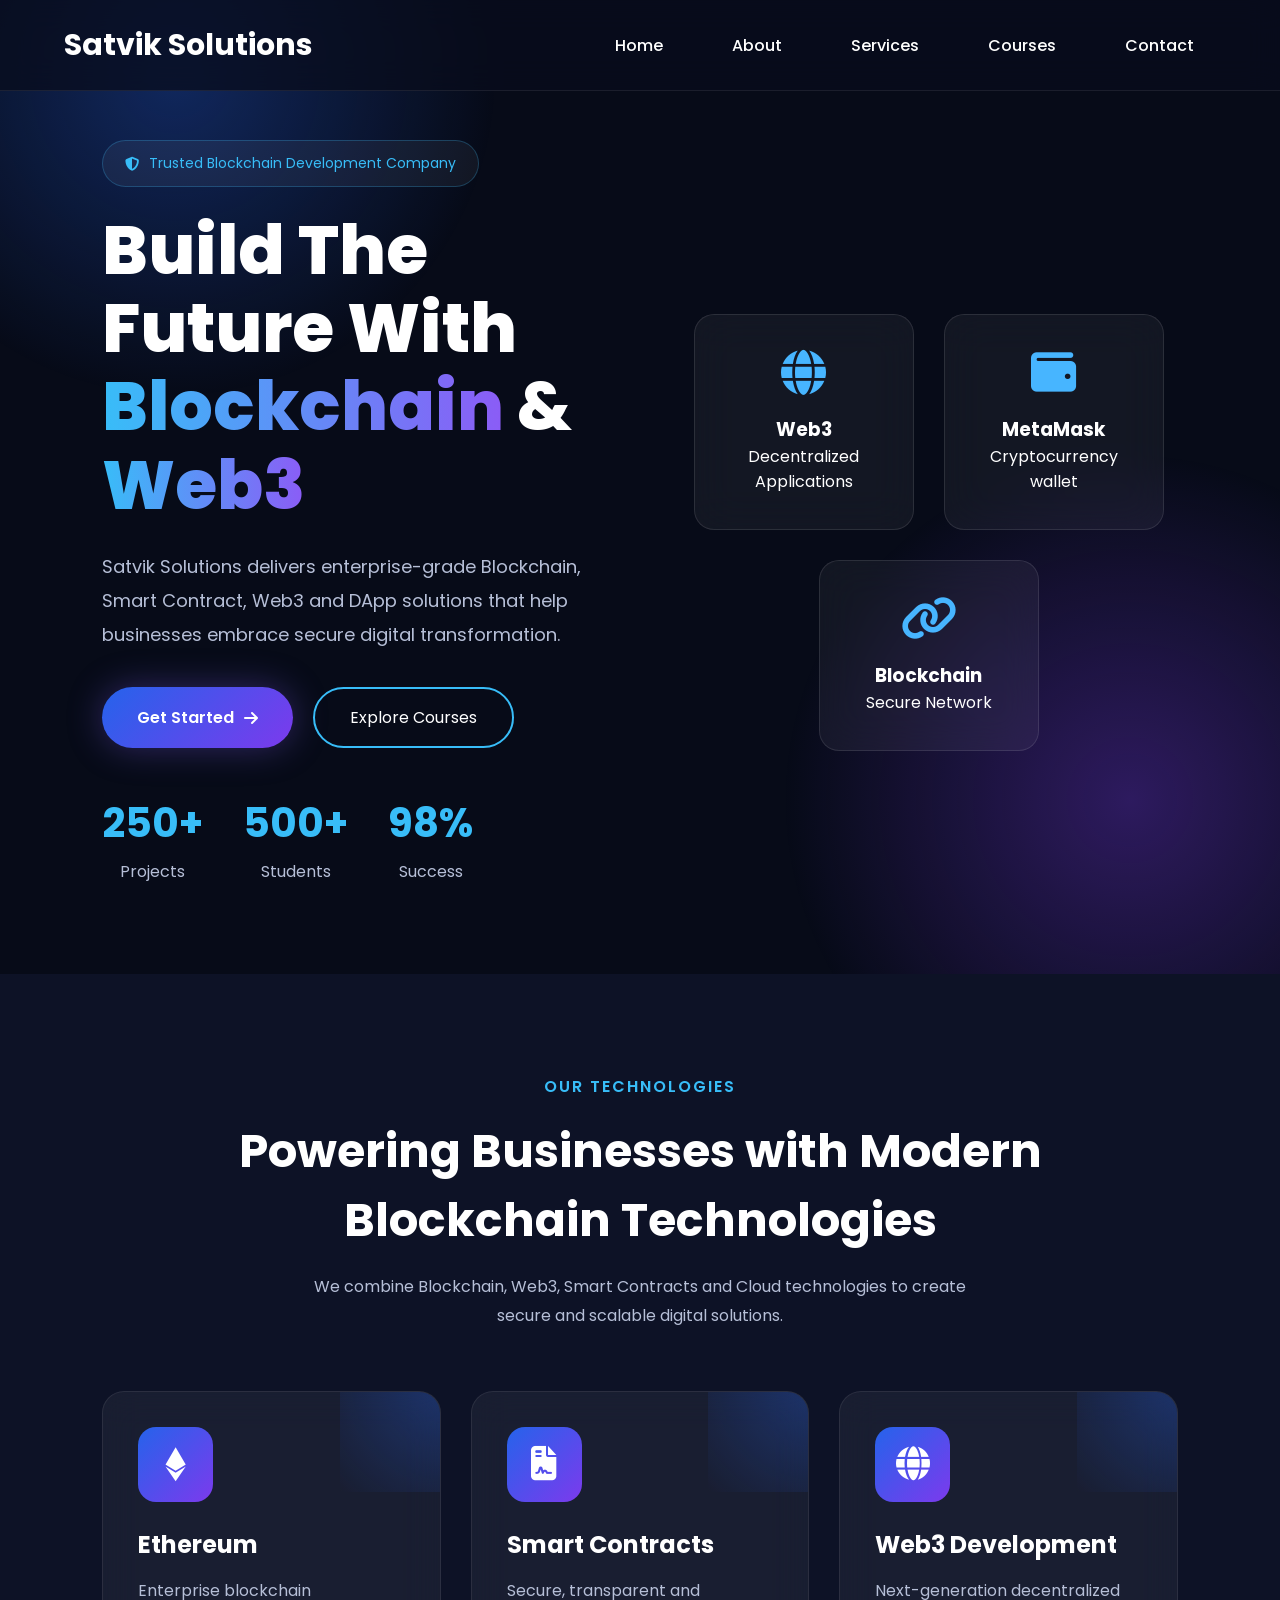
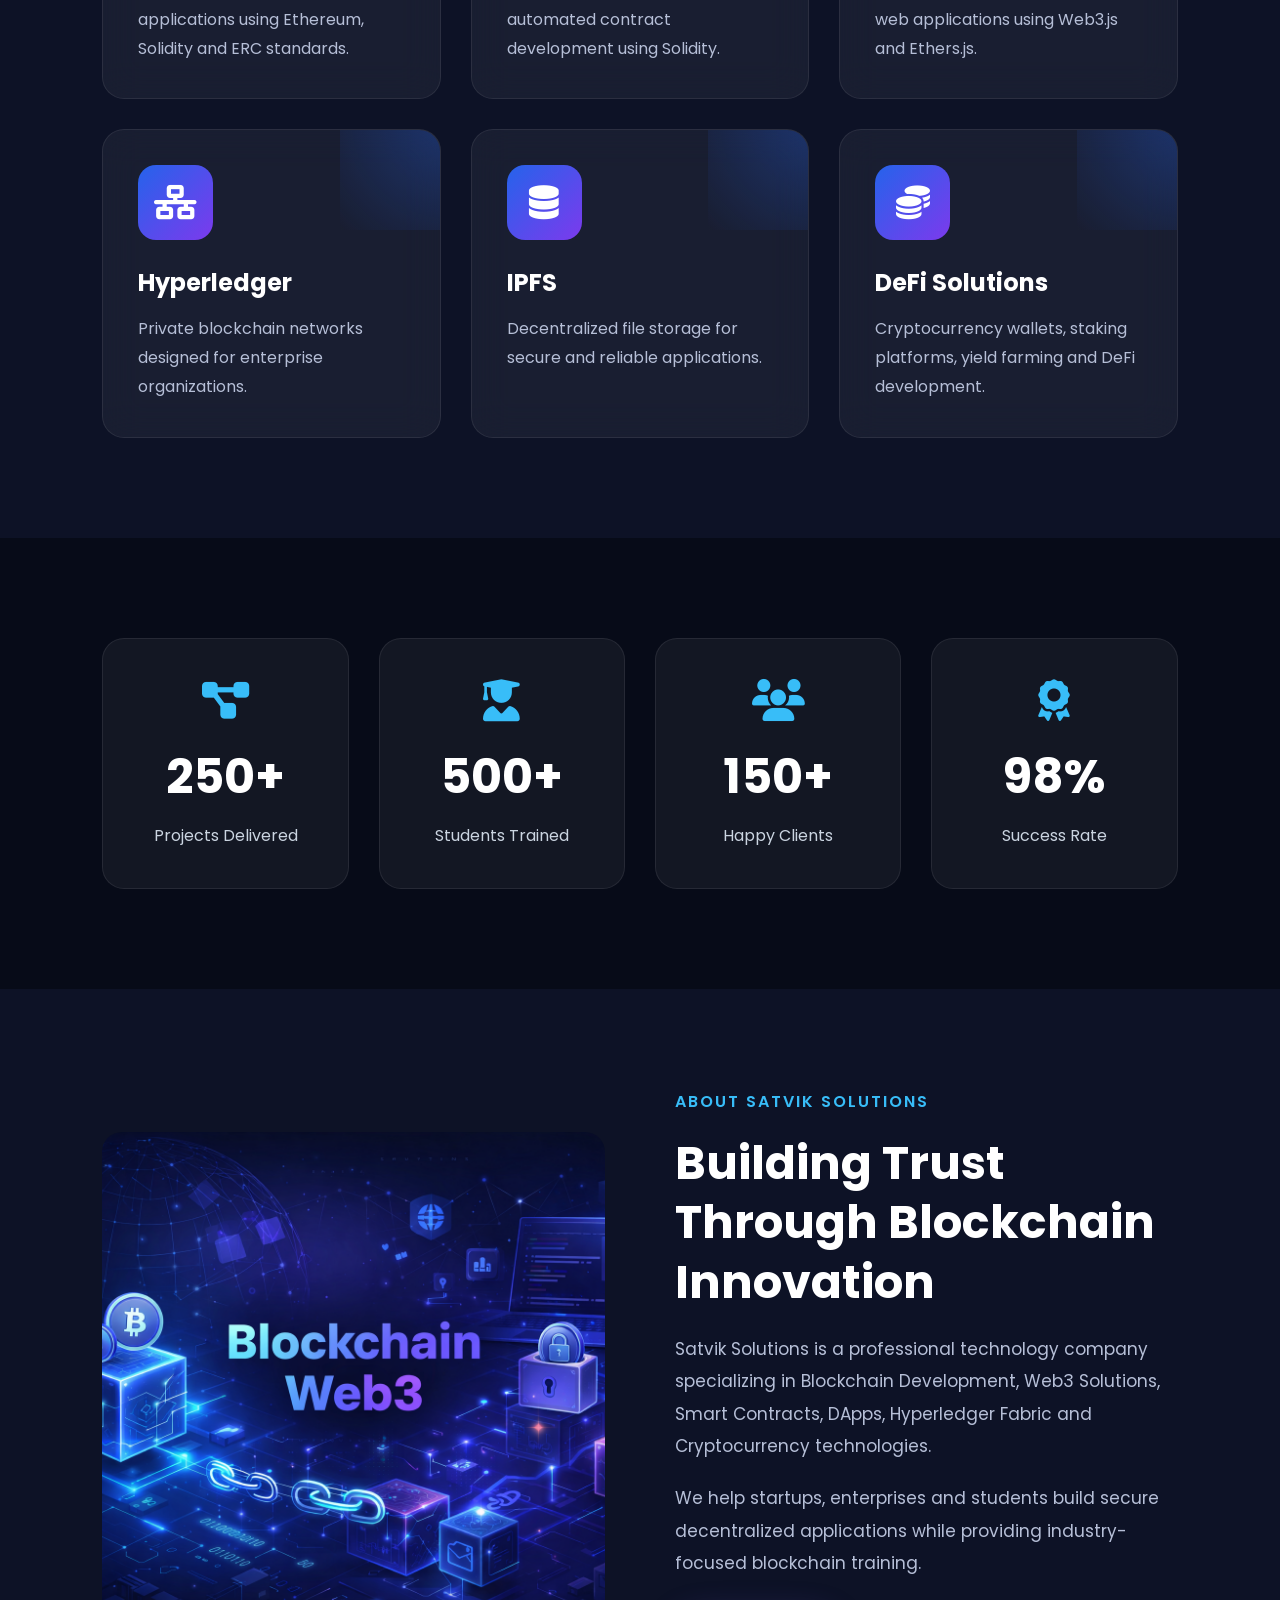
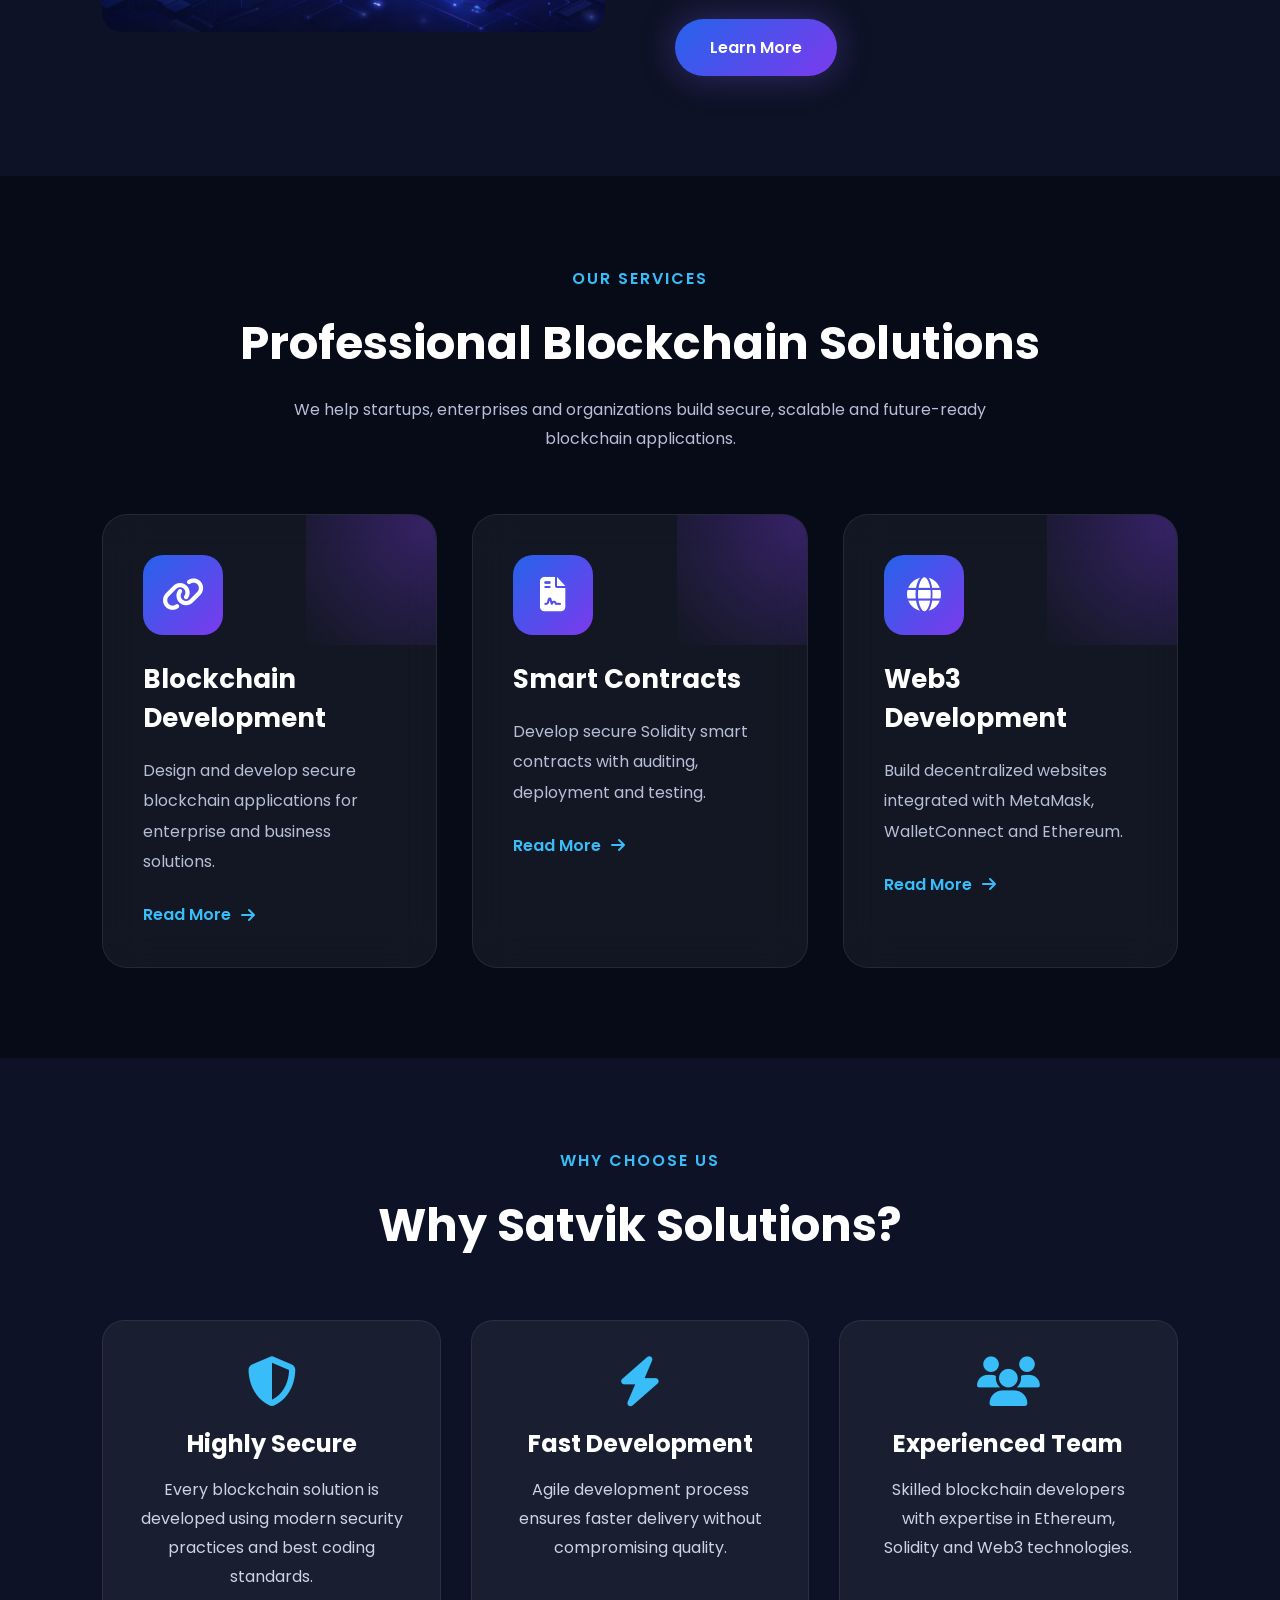
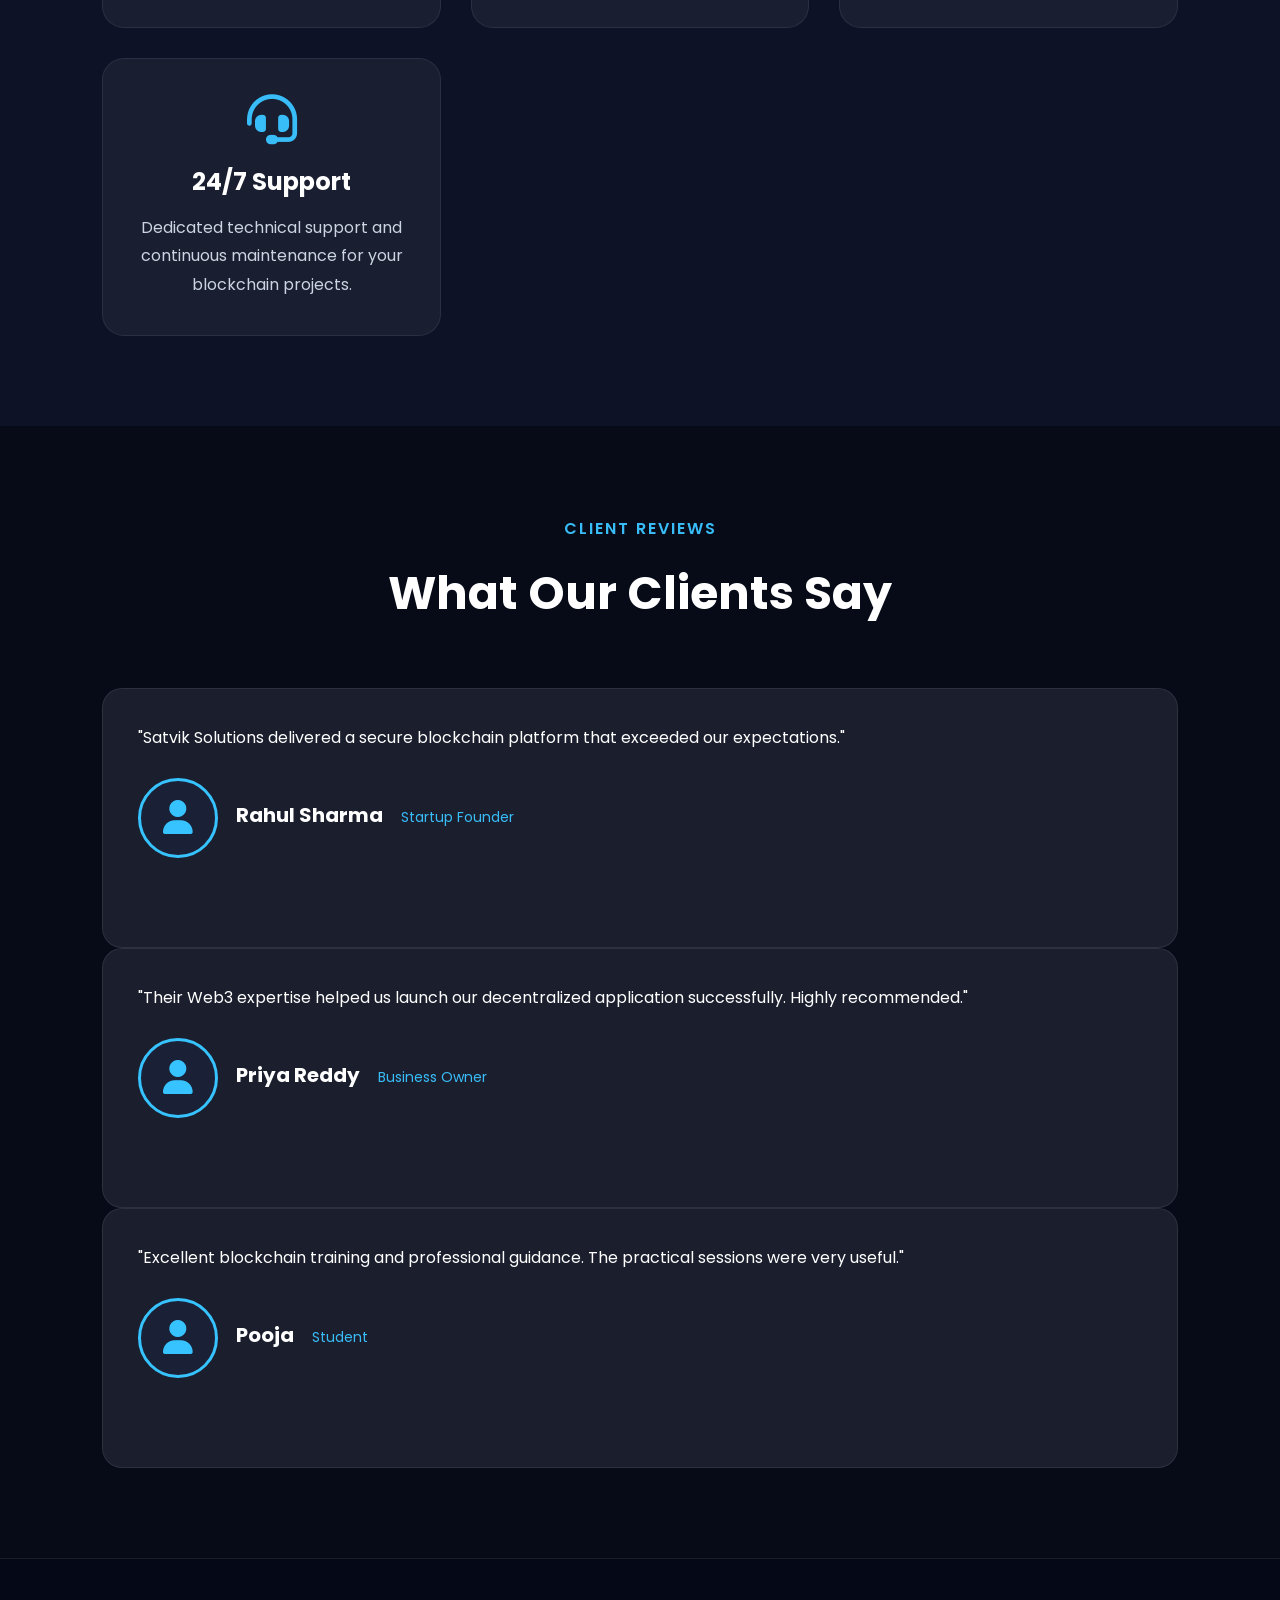
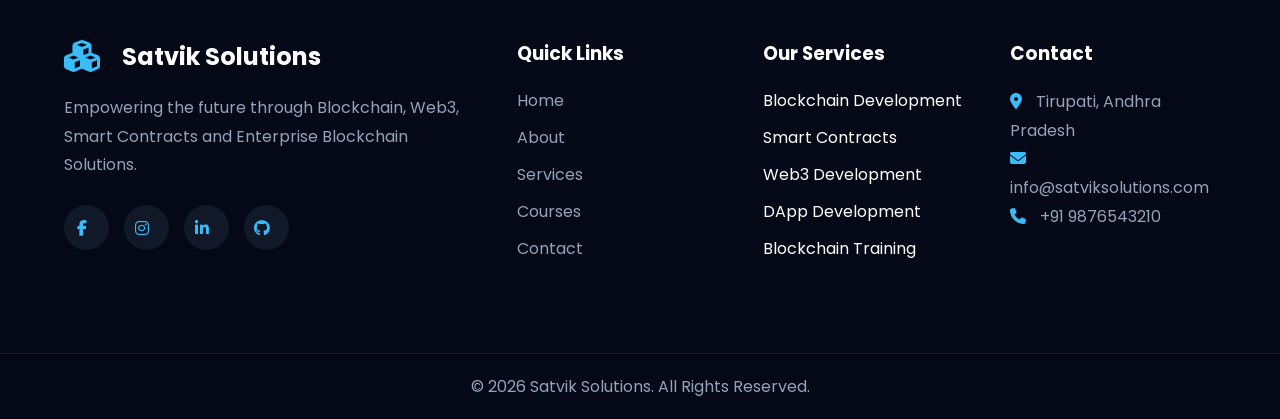
==== index.html @ 4cf092a1 "Update index.html" ====
<!DOCTYPE html>
<html lang="en">

<head>

    <meta charset="UTF-8">
    <meta name="viewport" content="width=device-width, initial-scale=1.0">

    <title>Satvik Solutions | Blockchain & Web3 Technologies</title>

    <link rel="stylesheet" href="css/style.css">

    <link rel="preconnect" href="https://fonts.googleapis.com">

    <link rel="preconnect" href="https://fonts.gstatic.com" crossorigin>

    <link href="https://fonts.googleapis.com/css2?family=Poppins:wght@300;400;500;600;700;800&display=swap" rel="stylesheet">

    <link rel="stylesheet"
        href="https://cdnjs.cloudflare.com/ajax/libs/font-awesome/6.7.2/css/all.min.css">

</head>

<body>

<!-- ========================= NAVBAR ========================= -->

<header>

    <nav class="navbar">

    <div class="logo">Satvik Solutions</div>

    <ul class="nav-links" id="navLinks">

        <li><a href="index.html">Home</a></li>
        <li><a href="about.html">About</a></li>
        <li><a href="services.html">Services</a></li>
        <li><a href="courses.html">Courses</a></li>
        <li><a href="contact.html">Contact</a></li>

    </ul>

   <div class="menu-btn">
    <i class="fas fa-bars"></i>
</div>
</nav>
</header>

<!-- ========================= HERO SECTION ========================= -->

<section class="hero">

    <div class="hero-left">

        <div class="hero-badge">

            <i class="fa-solid fa-shield-halved"></i>

            Trusted Blockchain Development Company

        </div>

        <h1>

            Build The Future With

            <span>Blockchain</span>

            &

            <span>Web3</span>

        </h1>

        <p>

            Satvik Solutions delivers enterprise-grade Blockchain,
            Smart Contract, Web3 and DApp solutions that help
            businesses embrace secure digital transformation.

        </p>

        <div class="hero-buttons">

            <a href="services.html" class="btn-primary">

                Get Started

                <i class="fas fa-arrow-right"></i>

            </a>

            <a href="courses.html" class="btn-secondary">

                Explore Courses

            </a>

        </div>

        <div class="hero-stats">

            <div>

                <h2>250+</h2>

                <span>Projects</span>

            </div>

            <div>

                <h2>500+</h2>

                <span>Students</span>

            </div>

            <div>

                <h2>98%</h2>

                <span>Success</span>

            </div>

        </div>

    </div>

    <div class="hero-right">

        <div class="hero-cards">

    <div class="hero-card">
        <i class="fas fa-globe"></i>
        <h3>Web3</h3>
        <p>Decentralized Applications</p>
    </div>
    <div class="hero-card">
        <i class="fas fa-wallet"></i>
        <h3>MetaMask</h3>
        <p>Cryptocurrency wallet</p>
    </div>
    <div class="hero-card">
        <i class="fas fa-link"></i>
        <h3>Blockchain</h3>
        <p>Secure Network</p>
    </div>

</div>
</section>
<!-- =========================
     TECHNOLOGIES SECTION
========================= -->

<section class="technologies">

    <div class="section-title">

        <span>OUR TECHNOLOGIES</span>

        <h2>Powering Businesses with Modern Blockchain Technologies</h2>

        <p>

            We combine Blockchain, Web3, Smart Contracts and Cloud
            technologies to create secure and scalable digital solutions.

        </p>

    </div>

    <div class="tech-grid">

        <div class="tech-card">

            <div class="tech-icon">

                <i class="fab fa-ethereum"></i>

            </div>

            <h3>Ethereum</h3>

            <p>

                Enterprise blockchain applications using Ethereum,
                Solidity and ERC standards.

            </p>

        </div>

        <div class="tech-card">

            <div class="tech-icon">

                <i class="fas fa-file-contract"></i>

            </div>

            <h3>Smart Contracts</h3>

            <p>

                Secure, transparent and automated contract development
                using Solidity.

            </p>

        </div>

        <div class="tech-card">

            <div class="tech-icon">

                <i class="fas fa-globe"></i>

            </div>

            <h3>Web3 Development</h3>

            <p>

                Next-generation decentralized web applications using
                Web3.js and Ethers.js.

            </p>

        </div>

        <div class="tech-card">

            <div class="tech-icon">

                <i class="fas fa-network-wired"></i>

            </div>

            <h3>Hyperledger</h3>

            <p>

                Private blockchain networks designed for enterprise
                organizations.

            </p>

        </div>

        <div class="tech-card">

            <div class="tech-icon">

                <i class="fas fa-database"></i>

            </div>

            <h3>IPFS</h3>

            <p>

                Decentralized file storage for secure and reliable
                applications.

            </p>

        </div>

        <div class="tech-card">

            <div class="tech-icon">

                <i class="fas fa-coins"></i>

            </div>

            <h3>DeFi Solutions</h3>

            <p>

                Cryptocurrency wallets, staking platforms,
                yield farming and DeFi development.

            </p>

        </div>

    </div>

</section>

<!-- =========================
      COMPANY STATISTICS
========================= -->

<section class="company-stats">

    <div class="stat-box">

        <i class="fas fa-project-diagram"></i>

        <h2>250+</h2>

        <p>Projects Delivered</p>

    </div>

    <div class="stat-box">

        <i class="fas fa-user-graduate"></i>

        <h2>500+</h2>

        <p>Students Trained</p>

    </div>

    <div class="stat-box">

        <i class="fas fa-users"></i>

        <h2>150+</h2>

        <p>Happy Clients</p>

    </div>

    <div class="stat-box">

        <i class="fas fa-award"></i>

        <h2>98%</h2>

        <p>Success Rate</p>

    </div>

</section>

<!-- =========================
      ABOUT PREVIEW
========================= -->

<section class="about-preview">

    <div class="about-image">

        <img src="images/home.png.png" alt="Blockchain Technology">

    </div>

    <div class="about-content">

        <span>ABOUT SATVIK SOLUTIONS</span>

        <h2>

            Building Trust Through Blockchain Innovation

        </h2>

        <p>

            Satvik Solutions is a professional technology company
            specializing in Blockchain Development, Web3 Solutions,
            Smart Contracts, DApps, Hyperledger Fabric and
            Cryptocurrency technologies.

        </p>

        <p>

            We help startups, enterprises and students build
            secure decentralized applications while providing
            industry-focused blockchain training.

        </p>

        <a href="about.html" class="btn-primary">

            Learn More

        </a>

    </div>

</section>
<!-- =========================
     OUR SERVICES
========================= -->

<section class="services-section">

    <div class="section-title">

        <span>OUR SERVICES</span>

        <h2>Professional Blockchain Solutions</h2>

        <p>

            We help startups, enterprises and organizations build secure,
            scalable and future-ready blockchain applications.

        </p>

    </div>

    <div class="services-grid">

        <div class="service-card">

            <div class="service-icon">

                <i class="fas fa-link"></i>

            </div>

            <h3>Blockchain Development</h3>

            <p>

                Design and develop secure blockchain applications for
                enterprise and business solutions.

            </p>

            <a href="services.html">

                Read More

                <i class="fas fa-arrow-right"></i>

            </a>

        </div>

        <div class="service-card">

            <div class="service-icon">

                <i class="fas fa-file-contract"></i>

            </div>

            <h3>Smart Contracts</h3>

            <p>

                Develop secure Solidity smart contracts with auditing,
                deployment and testing.

            </p>

            <a href="services.html">

                Read More

                <i class="fas fa-arrow-right"></i>

            </a>

        </div>

        <div class="service-card">

            <div class="service-icon">

                <i class="fas fa-globe"></i>

            </div>

            <h3>Web3 Development</h3>

            <p>

                Build decentralized websites integrated with MetaMask,
                WalletConnect and Ethereum.

            </p>

            <a href="services.html">

                Read More

                <i class="fas fa-arrow-right"></i>

            </a>

        </div>

    </div>

</section>

<!-- =========================
     WHY CHOOSE US
========================= -->

<section class="why-us">

    <div class="section-title">

        <span>WHY CHOOSE US</span>

        <h2>Why Satvik Solutions?</h2>

    </div>

    <div class="why-grid">

        <div class="why-card">

            <i class="fas fa-shield-alt"></i>

            <h3>Highly Secure</h3>

            <p>

                Every blockchain solution is developed using modern
                security practices and best coding standards.

            </p>

        </div>

        <div class="why-card">

            <i class="fas fa-bolt"></i>

            <h3>Fast Development</h3>

            <p>

                Agile development process ensures faster delivery
                without compromising quality.

            </p>

        </div>

        <div class="why-card">

            <i class="fas fa-users"></i>

            <h3>Experienced Team</h3>

            <p>

                Skilled blockchain developers with expertise in
                Ethereum, Solidity and Web3 technologies.

            </p>

        </div>

        <div class="why-card">

            <i class="fas fa-headset"></i>

            <h3>24/7 Support</h3>

            <p>

                Dedicated technical support and continuous
                maintenance for your blockchain projects.

            </p>

        </div>

    </div>

</section>

<!-- =========================
     TESTIMONIALS
========================= -->

<section class="testimonials">

    <div class="section-title">

        <span>CLIENT REVIEWS</span>

        <h2>What Our Clients Say</h2>

    </div>

    <div class="testimonial-grid">

        <div class="testimonial-card">

            <p>

                "Satvik Solutions delivered a secure blockchain platform
                that exceeded our expectations."

            </p>

            <div class="client">

        <div class="avatar-placeholder">
              <i class="fas fa-user"></i>
             </div>

                    <h4>Rahul Sharma</h4>

                    <span>Startup Founder</span>

                </div>

            </div>

        </div>

        <div class="testimonial-card">

            <p>

                "Their Web3 expertise helped us launch our decentralized
                application successfully. Highly recommended."

            </p>

            <div class="client">

                <div class="avatar-placeholder">
              <i class="fas fa-user"></i>
             </div>

                    <h4>Priya Reddy</h4>

                    <span>Business Owner</span>

                </div>

            </div>

        </div>

        <div class="testimonial-card">

            <p>

                "Excellent blockchain training and professional guidance.
                The practical sessions were very useful."

            </p>

            <div class="client">

               <div class="avatar-placeholder">
              <i class="fas fa-user"></i>
             </div>

                    <h4>Pooja</h4>

                    <span>Student</span>

                </div>

            </div>

        </div>

    </div>

</section>

<!-- =========================
     FOOTER
========================= -->

<footer>

    <div class="footer-container">

        <div class="footer-column">

            <div class="footer-logo">

                <i class="fas fa-cubes"></i>

                <h2>Satvik Solutions</h2>

            </div>

            <p>

                Empowering the future through Blockchain,
                Web3, Smart Contracts and Enterprise
                Blockchain Solutions.

            </p>

            <div class="social-icons">

                <a href="#">

                    <i class="fab fa-facebook-f"></i>

                </a>

                <a href="#">

                    <i class="fab fa-instagram"></i>

                </a>

                <a href="#">

                    <i class="fab fa-linkedin-in"></i>

                </a>

                <a href="#">

                    <i class="fab fa-github"></i>

                </a>

            </div>

        </div>

        <div class="footer-column">

            <h3>Quick Links</h3>

            <ul>

                <li><a href="index.html">Home</a></li>

                <li><a href="about.html">About</a></li>

                <li><a href="services.html">Services</a></li>

                <li><a href="courses.html">Courses</a></li>

                <li><a href="contact.html">Contact</a></li>

            </ul>

        </div>

        <div class="footer-column">

            <h3>Our Services</h3>

            <ul>

                <li>Blockchain Development</li>

                <li>Smart Contracts</li>

                <li>Web3 Development</li>

                <li>DApp Development</li>

                <li>Blockchain Training</li>

            </ul>

        </div>

        <div class="footer-column">

            <h3>Contact</h3>

            <p>

                <i class="fas fa-location-dot"></i>

                Tirupati, Andhra Pradesh

            </p>

            <p>

                <i class="fas fa-envelope"></i>

                info@satviksolutions.com

            </p>

            <p>

                <i class="fas fa-phone"></i>

                +91 9876543210

            </p>

        </div>

    </div>

    <div class="footer-bottom">

        <p>

            © 2026 Satvik Solutions. All Rights Reserved.

        </p>

    </div>

</footer>

<script src="js/script.js"></script>

</body>

</html>
---- css/style.css ----
/* =====================================================
   SATVIK SOLUTIONS
   PREMIUM BLOCKCHAIN WEBSITE
   STYLE.CSS - PART 1
===================================================== */

@import url('https://fonts.googleapis.com/css2?family=Poppins:wght@300;400;500;600;700;800&display=swap');

/* ================= RESET ================= */

*{
    margin:0;
    padding:0;
    box-sizing:border-box;
    scroll-behavior:smooth;
}

html{
    overflow-x:hidden;
}

body{

    font-family:'Poppins',sans-serif;

    background:#070B18;

    color:#fff;

    overflow-x:hidden;

}

/* Background Glow */

body::before{

content:"";

position:fixed;

width:650px;

height:650px;

background:radial-gradient(circle,#2563eb55,transparent 70%);

top:-250px;

left:-150px;

z-index:-5;

}

body::after{

content:"";

position:fixed;

width:700px;

height:700px;

background:radial-gradient(circle,#7c3aed55,transparent 70%);

right:-200px;

bottom:-250px;

z-index:-5;

}

/* ================= GENERAL ================= */

img{

max-width:100%;

display:block;

}

a{

text-decoration:none;

color:white;

}

ul{

list-style:none;

}

section{

padding:90px 8%;

}

/* ================= NAVBAR ================= */

header{

position:fixed;

top:0;

left:0;

width:100%;

z-index:999;

background:rgba(8,12,28,.75);

backdrop-filter:blur(16px);

border-bottom:1px solid rgba(255,255,255,.08);

}

.navbar{

width:90%;

margin:auto;

height:90px;

display:flex;

justify-content:space-between;

align-items:center;

}

.logo{

display:flex;

align-items:center;

gap:12px;

font-size:30px;

font-weight:700;

}

.logo i{

font-size:34px;

color:#38bdf8;

}

.logo span{

background:linear-gradient(90deg,#38bdf8,#8b5cf6);

-webkit-background-clip:text;

-webkit-text-fill-color:transparent;

}

.nav-links{

display:flex;

gap:25px;

}

.nav-links a{

padding:12px 22px;

border-radius:40px;

transition:.35s;

font-weight:500;

}

.nav-links a:hover,

.nav-links .active{

background:linear-gradient(135deg,#2563eb,#7c3aed);

box-shadow:0 0 25px rgba(124,92,237,.45);

}

.menu-btn{

display:none;

font-size:28px;

cursor:pointer;

}

/* ================= HERO ================= */

.hero{

min-height:100vh;

display:grid;

grid-template-columns:1fr 1fr;

align-items:center;

gap:80px;

padding-top:140px;

}

.hero-left h1{

font-size:68px;

font-weight:800;

line-height:1.15;

margin:25px 0;

}

.hero-left h1 span{

background:linear-gradient(90deg,#38bdf8,#8b5cf6);

-webkit-background-clip:text;

-webkit-text-fill-color:transparent;

}

.hero-left p{

font-size:18px;

line-height:1.9;

color:#b6bfd7;

max-width:620px;

margin-bottom:35px;

}

/* Badge */

.hero-badge{

display:inline-flex;

align-items:center;

gap:10px;

padding:12px 22px;

background:rgba(255,255,255,.05);

border:1px solid rgba(56,189,248,.25);

border-radius:40px;

color:#38bdf8;

font-size:14px;

}

.hero-badge i{

color:#38bdf8;

}

/* Buttons */

.hero-buttons{

display:flex;

gap:20px;

margin-bottom:45px;

}

.btn-primary{

padding:16px 35px;

background:linear-gradient(135deg,#2563eb,#7c3aed);

border-radius:50px;

font-weight:600;

display:inline-flex;

align-items:center;

gap:10px;

transition:.35s;

box-shadow:0 0 35px rgba(124,92,237,.35);

}

.btn-primary:hover{

transform:translateY(-6px);

box-shadow:0 0 45px rgba(124,92,237,.55);

}

.btn-secondary{

padding:16px 35px;

border:2px solid #38bdf8;

border-radius:50px;

display:inline-flex;

align-items:center;

transition:.35s;

}

.btn-secondary:hover{

background:#38bdf8;

color:#070B18;

}

/* Hero Stats */

.hero-stats{

display:flex;

gap:40px;

margin-top:20px;

}

.hero-stats div{

text-align:center;

}

.hero-stats h2{

font-size:40px;

color:#38bdf8;

margin-bottom:6px;

}

.hero-stats span{

color:#b6bfd7;

}

/* Hero Right */

.hero-right{

position:relative;

display:flex;

justify-content:center;

align-items:center;

}

.hero-circle{

position:absolute;

width:420px;

height:420px;

background:linear-gradient(135deg,#2563eb,#7c3aed);

border-radius:50%;

filter:blur(120px);

opacity:.25;

}

.main-card{

width:500px;

padding:30px;

border-radius:30px;

background:rgba(255,255,255,.05);

border:1px solid rgba(255,255,255,.08);

backdrop-filter:blur(20px);

position:relative;

z-index:2;

box-shadow:0 0 60px rgba(0,0,0,.35);

}

.main-card img{

animation:float 5s ease-in-out infinite;

}

/* Floating Cards */

.floating-card{

position:absolute;

display:flex;

align-items:center;

gap:12px;

padding:16px 22px;

background:rgba(255,255,255,.06);

border:1px solid rgba(255,255,255,.08);

border-radius:18px;

backdrop-filter:blur(18px);

box-shadow:0 15px 30px rgba(0,0,0,.30);

z-index:5;

}

.floating-card i{

font-size:26px;

color:#38bdf8;

}

.card1{

top:5%;

left:-5%;

}

.card2{

top:28%;

right:-8%;

}

.card3{

bottom:22%;

left:-8%;

}

.card4{

bottom:0;

right:5%;

}

/* Floating Animation */

@keyframes float{
    0%{
        transform:translateY(0);
    }

    50%{
        transform:translateY(-18px);
    }

    100%{
        transform:translateY(0);
    }
}

/* Section Title */

.section-title{

text-align:center;

margin-bottom:60px;

}

.section-title span{

color:#38bdf8;

font-weight:600;

letter-spacing:2px;

}

.section-title h2{

font-size:46px;

margin:18px 0;

}

.section-title p{

max-width:700px;

margin:auto;

color:#b6bfd7;

line-height:1.8;

}
/* HERO CARDS */

.hero-cards{

display:flex;
justify-content:center;
align-items:center;
gap:30px;
margin-top:40px;
flex-wrap:wrap;

}

.hero-card{

width:220px;
padding:35px;
text-align:center;
background:rgba(255,255,255,.05);
border:1px solid rgba(255,255,255,.1);
border-radius:20px;
backdrop-filter:blur(20px);
transition:.4s;

}

.hero-card:hover{

transform:translateY(-10px);
box-shadow:0 20px 40px rgba(92,76,255,.4);

}

.hero-card i{

font-size:45px;
margin-bottom:20px;
color:#47b5ff;

}
/* =====================================================
   TECHNOLOGIES SECTION
===================================================== */

.technologies{
    background:#0d1226;
}

.tech-grid{
    display:grid;
    grid-template-columns:repeat(auto-fit,minmax(280px,1fr));
    gap:30px;
}

.tech-card{

    background:rgba(255,255,255,.05);

    border:1px solid rgba(255,255,255,.08);

    border-radius:22px;

    padding:35px;

    backdrop-filter:blur(18px);

    transition:.4s;

    position:relative;

    overflow:hidden;

}

.tech-card::before{

content:"";

position:absolute;

width:220px;

height:220px;

background:radial-gradient(circle,#2563eb55,transparent);

top:-120px;

right:-120px;

transition:.4s;

}

.tech-card:hover{

transform:translateY(-12px);

border-color:#38bdf8;

box-shadow:0 0 35px rgba(56,189,248,.30);

}

.tech-card:hover::before{

transform:scale(1.4);

}

.tech-icon{

width:75px;

height:75px;

border-radius:18px;

display:flex;

justify-content:center;

align-items:center;

font-size:34px;

background:linear-gradient(135deg,#2563eb,#7c3aed);

margin-bottom:25px;

}

.tech-card h3{

font-size:24px;

margin-bottom:15px;

}

.tech-card p{

line-height:1.8;

color:#b6bfd7;

}

/* =====================================================
   COMPANY STATS
===================================================== */

.company-stats{

background:#070B18;

display:grid;

grid-template-columns:repeat(auto-fit,minmax(220px,1fr));

gap:30px;

}

.stat-box{

background:rgba(255,255,255,.05);

border:1px solid rgba(255,255,255,.08);

border-radius:22px;

padding:40px;

text-align:center;

transition:.4s;

}

.stat-box:hover{

transform:translateY(-10px);

background:linear-gradient(135deg,#2563eb,#7c3aed);

box-shadow:0 0 35px rgba(124,92,237,.35);

}

.stat-box i{

font-size:42px;

color:#38bdf8;

margin-bottom:20px;

}

.stat-box:hover i{

color:white;

}

.stat-box h2{

font-size:48px;

margin-bottom:10px;

}

.stat-box p{

color:#cbd5e1;

}

/* =====================================================
   ABOUT PREVIEW
===================================================== */

.about-preview{

display:grid;

grid-template-columns:repeat(auto-fit,minmax(350px,1fr));

gap:70px;

align-items:center;

background:#0d1226;

}

.about-image img{

    width:100%;

    max-width:900px;   /* Controls the maximum width */

    height:500px;      /* Reduce the height */

    object-fit:cover;  /* Keeps the image proportional */

    display:block;

    margin:0 auto;

    border-radius:20px;

}

.about-image img:hover{

transform:scale(1.03);

}

.about-content span{

color:#38bdf8;

font-weight:600;

letter-spacing:2px;

}

.about-content h2{

font-size:46px;

margin:20px 0;

line-height:1.3;

}

.about-content p{

font-size:17px;

line-height:1.9;

color:#b6bfd7;

margin-bottom:20px;

}

.about-content .btn-primary{

margin-top:20px;

display:inline-flex;

}

/* =====================================================
   GLASS EFFECT
===================================================== */

.glass{

background:rgba(255,255,255,.05);

border:1px solid rgba(255,255,255,.08);

backdrop-filter:blur(18px);

border-radius:20px;

}

/* =====================================================
   SECTION SPACING
===================================================== */

.technologies,
.company-stats,
.about-preview{

padding-top:100px;

padding-bottom:100px;

}
/* =====================================================
   SERVICES SECTION
===================================================== */
/* ==========================
   Service Intro
========================== */

.service-highlights{

    margin-top:35px;

    display:grid;

    grid-template-columns:repeat(2,1fr);

    gap:18px;

}

.highlight-item{

    display:flex;

    align-items:center;

    gap:12px;

    color:#ffffff;

    font-size:18px;

    font-weight:500;

}

.highlight-item i{

    color:#4facfe;

    font-size:20px;

}

.services-section{
    background:#070B18;
}

.services-grid{
    display:grid;
    grid-template-columns:repeat(auto-fit,minmax(320px,1fr));
    gap:35px;
}

.service-card{

    position:relative;

    background:rgba(255,255,255,.05);

    border:1px solid rgba(255,255,255,.08);

    border-radius:25px;

    padding:40px;

    overflow:hidden;

    backdrop-filter:blur(20px);

    transition:.4s;

}
.service-card::before{

content:"";

position:absolute;

width:250px;

height:250px;

background:radial-gradient(circle,#7c3aed55,transparent);

top:-120px;

right:-120px;

transition:.5s;

}

.service-card:hover{

transform:translateY(-12px);

border-color:#38bdf8;

box-shadow:0 0 40px rgba(56,189,248,.25);

}

.service-card:hover::before{

transform:scale(1.4);

}

.service-icon{

width:80px;

height:80px;

display:flex;

justify-content:center;

align-items:center;

border-radius:20px;

background:linear-gradient(135deg,#2563eb,#7c3aed);

font-size:34px;

margin-bottom:25px;

color:white;

}

.service-card h3{

font-size:26px;

margin-bottom:18px;

}

.service-card p{

color:#b6bfd7;

line-height:1.9;

margin-bottom:25px;

}

.service-card a{

display:inline-flex;

align-items:center;

gap:10px;

font-weight:600;

color:#38bdf8;

transition:.3s;

}

.service-card a:hover{

gap:18px;

}
.pricing-grid{

display:grid;
grid-template-columns:repeat(3,1fr);
gap:40px;
margin-top:60px;

}

.pricing-card{

background:#12172b;
padding:45px;
border-radius:20px;
text-align:center;
border:1px solid rgba(255,255,255,.08);
transition:.4s;

}

.pricing-card:hover{

transform:translateY(-12px);
box-shadow:0 20px 50px rgba(90,70,255,.35);

}

.pricing-card{

    border:2px solid transparent;

    transition:0.4s;

}

.pricing-card:hover{

    border:2px solid #7b5cff;

    transform:translateY(-10px);

    box-shadow:0 20px 40px rgba(123,92,255,.35);

}

/* =====================================================
   WHY CHOOSE US
===================================================== */

.why-us{

background:#0d1226;

}

.why-grid{

display:grid;

grid-template-columns:repeat(auto-fit,minmax(250px,1fr));

gap:30px;

}

.why-card{

padding:35px;

background:rgba(255,255,255,.05);

border:1px solid rgba(255,255,255,.08);

border-radius:22px;

transition:.4s;

text-align:center;

}

.why-card:hover{

transform:translateY(-10px);

background:linear-gradient(135deg,#2563eb,#7c3aed);

box-shadow:0 0 35px rgba(124,92,237,.35);

}

.why-card i{

font-size:50px;

margin-bottom:20px;

color:#38bdf8;

}

.why-card:hover i{

color:white;

}

.why-card h3{

font-size:24px;

margin-bottom:15px;

}

.why-card p{

line-height:1.8;

color:#cbd5e1;

}

.why-card:hover p{

color:white;

}

/* =====================================================
   TESTIMONIALS
===================================================== */

.testimonials{

background:#070B18;

}

.testimonials-grid{

    display:grid;

    grid-template-columns:repeat(3,1fr);

    gap:35px;

    margin-top:60px;

}

.testimonial-card{

    background:#1b1e2d;

    border:1px solid rgba(255,255,255,.08);

    border-radius:20px;

    padding:35px;

    transition:.4s;

    height:auto;

    min-height:260px;

}

.testimonial-card:hover{

    transform:translateY(-10px);

    border-color:#33c2ff;

    box-shadow:0 20px 40px rgba(0,170,255,.2);

}

.testimonial-card p{

    margin-bottom:25px;

    line-height:1.8;

}
.client{

    display:flex;

    align-items:center;

    gap:18px;

    margin-top:25px;

}

.client img{

width:65px;

height:65px;

border-radius:50%;

object-fit:cover;

border:3px solid #38bdf8;

}

.client h4{

font-size:20px;

margin-bottom:5px;

}

.client span{

color:#38bdf8;

font-size:14px;

}

/* =====================================================
   HOVER ANIMATIONS
===================================================== */

.service-card,
.tech-card,
.stat-box,
.why-card,
.testimonial-card{

transition:all .4s ease;

}

.contact-container{

display:grid;
grid-template-columns:1fr 1fr;
gap:60px;
align-items:start;

}

.contact-form{

background:#12172b;
padding:45px;
border-radius:20px;
border:1px solid rgba(255,255,255,.08);

}

.contact-form form{

display:grid;
grid-template-columns:1fr 1fr;
gap:20px;

}

.contact-form textarea{

grid-column:1/3;
height:180px;

}

.contact-form button{

grid-column:1/3;

}
.contact-form input,
.contact-form textarea{

width:100%;
padding:18px;
border:none;
border-radius:12px;
background:#1a2238;
color:white;
font-size:16px;
outline:none;

}
/* =====================================================
   FOOTER
===================================================== */

footer{
    background:#050816;
    border-top:1px solid rgba(255,255,255,.08);
}
.footer-container{
    width:90%;
    margin:auto;
    padding:80px 0;
    display:grid;
    grid-template-columns:2fr 1fr 1fr 1fr;
    gap:40px;
}

.footer-logo{
    display:flex;
    align-items:center;
    gap:12px;
    margin-bottom:20px;
}

.footer-logo i{
    color:#38bdf8;
    font-size:32px;
}

.footer-logo h2{
    color:white;
}

.footer-column p{
    color:#94a3b8;
    line-height:1.8;
}

.footer-column h3{
    margin-bottom:20px;
    color:#fff;
}

.footer-column ul li{
    margin-bottom:12px;
}

.footer-column ul li a{
    color:#94a3b8;
    transition:.3s;
}

.footer-column ul li a:hover{
    color:#38bdf8;
    padding-left:6px;
}

.footer-column i{
    color:#38bdf8;
    margin-right:10px;
}

.social-icons{
    display:flex;
    gap:15px;
    margin-top:25px;
}

.social-icons a{
    width:45px;
    height:45px;
    display:flex;
    justify-content:center;
    align-items:center;
    border-radius:50%;
    background:#111827;
    transition:.3s;
}

.social-icons a:hover{
    background:linear-gradient(135deg,#2563eb,#7c3aed);
    transform:translateY(-6px);
}

.footer-bottom{
    border-top:1px solid rgba(255,255,255,.08);
    text-align:center;
    padding:20px;
    color:#94a3b8;
}
/*==============================
LOCATION CARD
==============================*/

.location-card{

    display:flex;

    align-items:center;

    gap:30px;              

    background:#1b1e2d;

    border:1px solid rgba(255,255,255,.08);

    border-radius:20px;

    padding:30px;          

    margin-top:30px;

    transition:.4s;

}
.location-card:hover{

    border:1px solid #35bfff;

    transform:translateY(-8px);

    box-shadow:0 20px 40px rgba(0,170,255,.15);

}

.location-icon{

    width:90px;            

    height:90px;          

    border-radius:50%;

    border:2px solid #35bfff;

    display:flex;

    justify-content:center;

    align-items:center;

    background:#202437;

    flex-shrink:0;

}

.location-icon i{

    font-size:38px;        

    color:#35bfff;

}
.location-info span{

    color:#35bfff;

    letter-spacing:2px;

    font-weight:600;

}

.location-info h2{

    font-size:34px;      

    margin:8px 0;

    color:#fff;

}

.location-info h3{

    font-size:24px;        

    margin-top:20px;

    color:#fff;

}

.location-info p{

    font-size:18px;        

    line-height:1.6;

    color:#c8c8c8;

}

.line{

    width:120px;           

    height:3px;

    background:#35bfff;

    border-radius:20px;

    margin:15px 0;

}

/* =====================================================
   SCROLLBAR
===================================================== */

::-webkit-scrollbar{
    width:10px;
}

::-webkit-scrollbar-track{
    background:#070B18;
}

::-webkit-scrollbar-thumb{
    background:linear-gradient(#2563eb,#7c3aed);
    border-radius:20px;
}

/* =====================================================
   RESPONSIVE DESIGN
===================================================== */

@media(max-width:1100px){

.hero{
grid-template-columns:1fr;
text-align:center;
}

.hero-left{
order:2;
}

.hero-right{
order:1;
margin-bottom:60px;
}

.hero-buttons{
justify-content:center;
}

.hero-stats{
justify-content:center;
}

.about-preview{
grid-template-columns:1fr;
}

.footer-container{
grid-template-columns:repeat(2,1fr);
}

}

@media(max-width:768px){

.nav-links{
display:none;
}

.menu-btn{
display:block;
}

.hero{
padding-top:140px;
}

.hero-left h1{
font-size:42px;
}

.hero-buttons{
flex-direction:column;
align-items:center;
}

.hero-stats{
flex-direction:column;
gap:20px;
}

.hero-image img{
width:320px;
margin:auto;
}

.floating-card{
display:none;
}

.section-title h2{
font-size:34px;
}

.footer-container{
grid-template-columns:1fr;
text-align:center;
}

.footer-logo{
justify-content:center;
}

.social-icons{
justify-content:center;
}

}

@media(max-width:500px){

.hero-left h1{
font-size:34px;
}

.cta-container h2{
font-size:34px;
}

.hero-badge{
font-size:12px;
}

.main-card{
width:100%;
}

}

/* =====================================================
   EXTRA ANIMATION
===================================================== */

.service-card,
.tech-card,
.why-card,
.testimonial-card,
.stat-box{

animation:fadeUp .8s ease both;

}

@keyframes fadeUp{

0%{

opacity:0;
transform:translateY(40px);

}

100%{

opacity:1;
transform:translateY(0);

}

}
.avatar-placeholder{

    width:80px;

    height:80px;

    border-radius:50%;

    border:3px solid #36c3ff;

    display:flex;

    justify-content:center;

    align-items:center;

    background:#1a2035;

    flex-shrink:0;

}

.avatar-placeholder i{

    font-size:34px;

    color:#36c3ff;

}
/* ==========================
   GOOGLE MAP
========================== */

.map{

    width:100%;

    padding:0 40px;

    box-sizing:border-box;

}

.map iframe{

    width:100%;

    height:500px;

    border:none;

    border-radius:20px;

    display:block;

}
/* ===========================
   Mobile Navigation
=========================== */
@media(max-width:768px){

    .menu-btn{
        display:block;
    }

    .nav-links{

        position:absolute;

        top:90px;

        left:0;

        width:100%;

        background:#0b1020;

        display:none;

        flex-direction:column;

        align-items:center;

        padding:20px 0;

        gap:20px;

        z-index:999;

    }

    .nav-links.show{

        display:flex;

    }

}

/* =====================================================
   END OF STYLE.CSS
===================================================== */
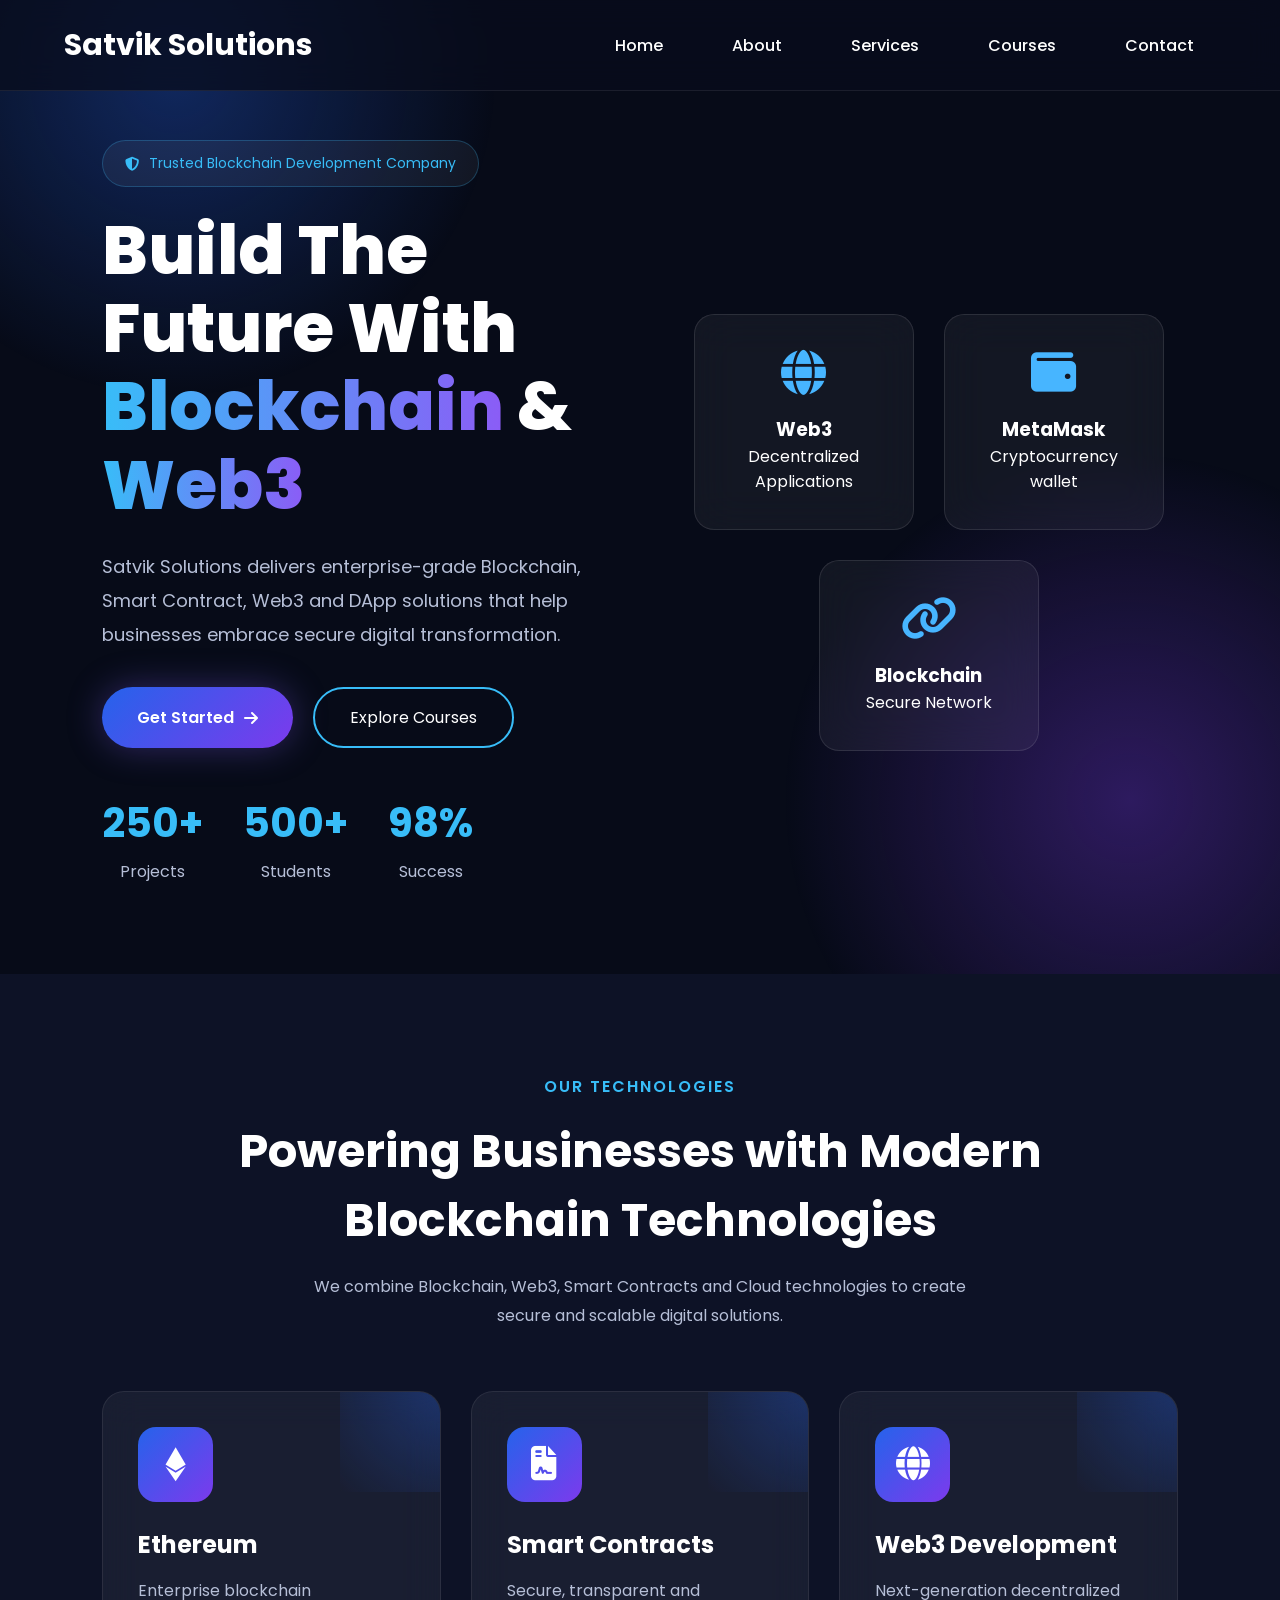
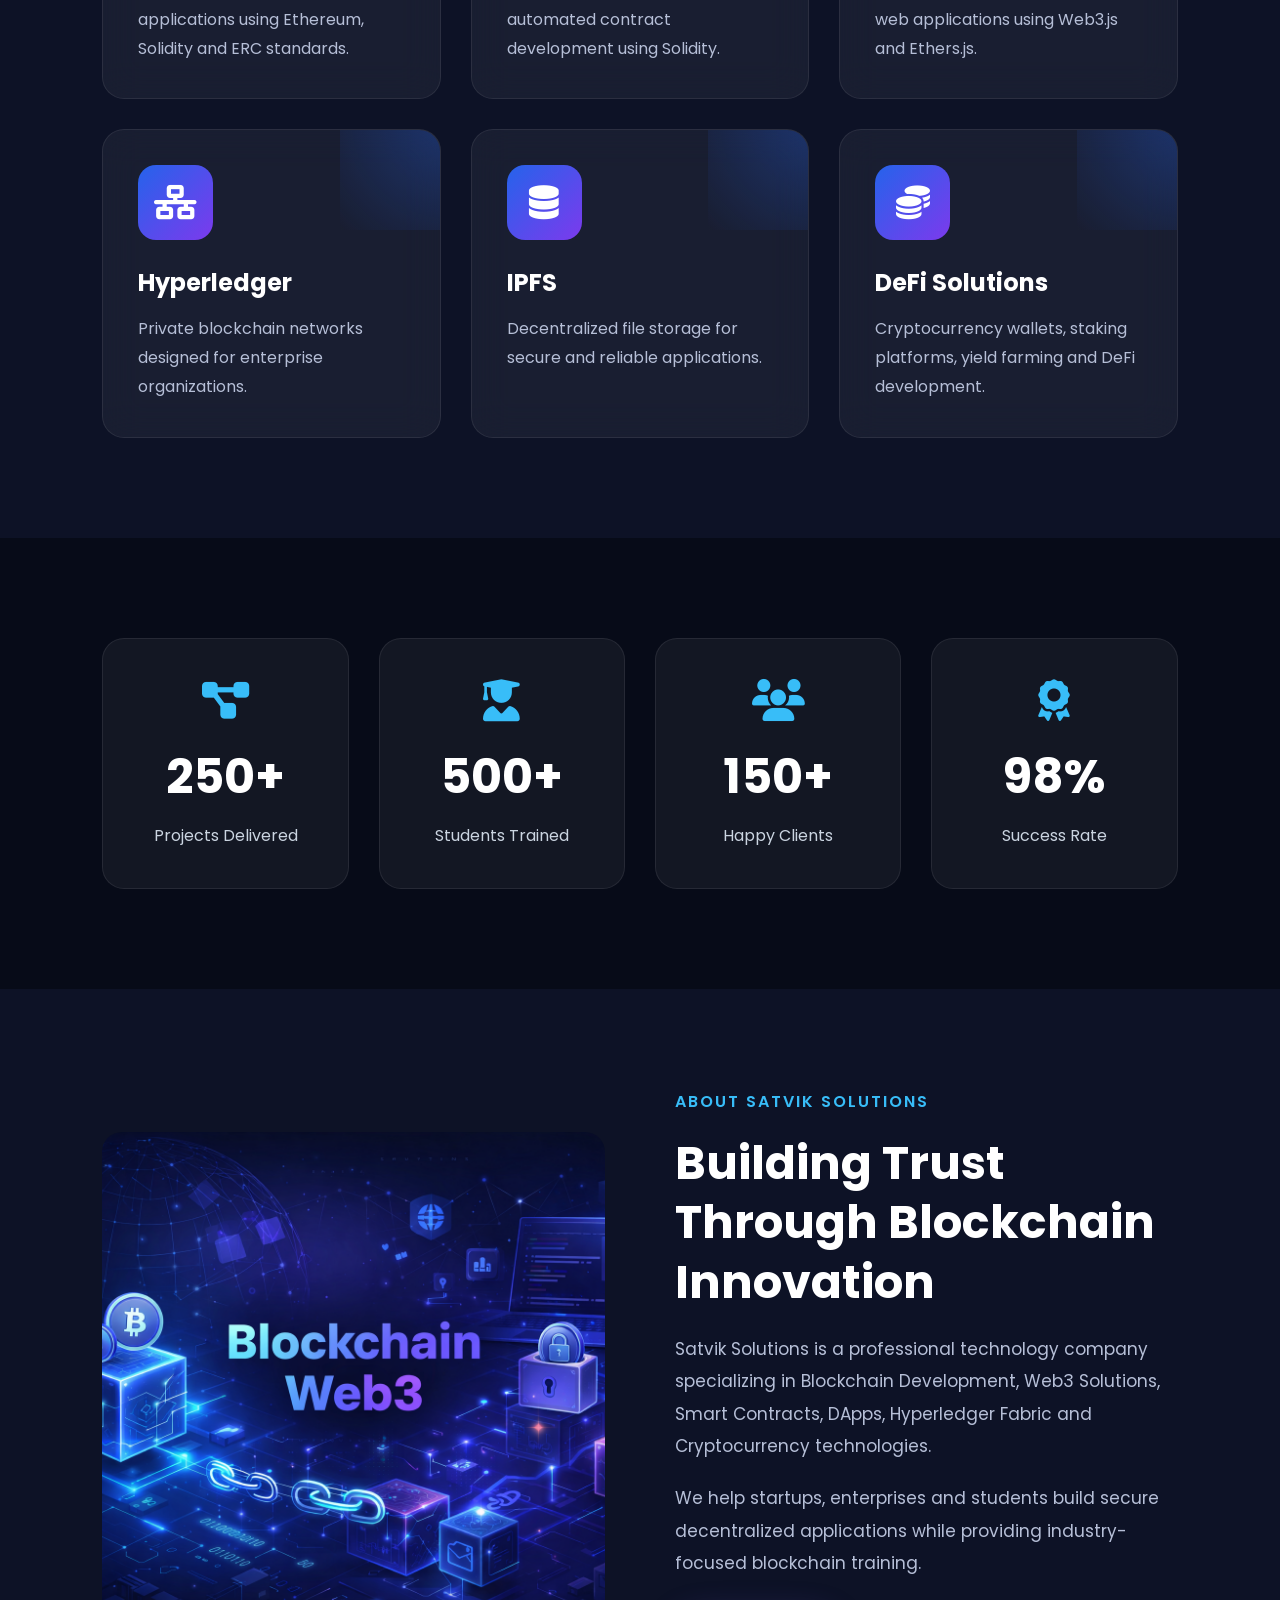
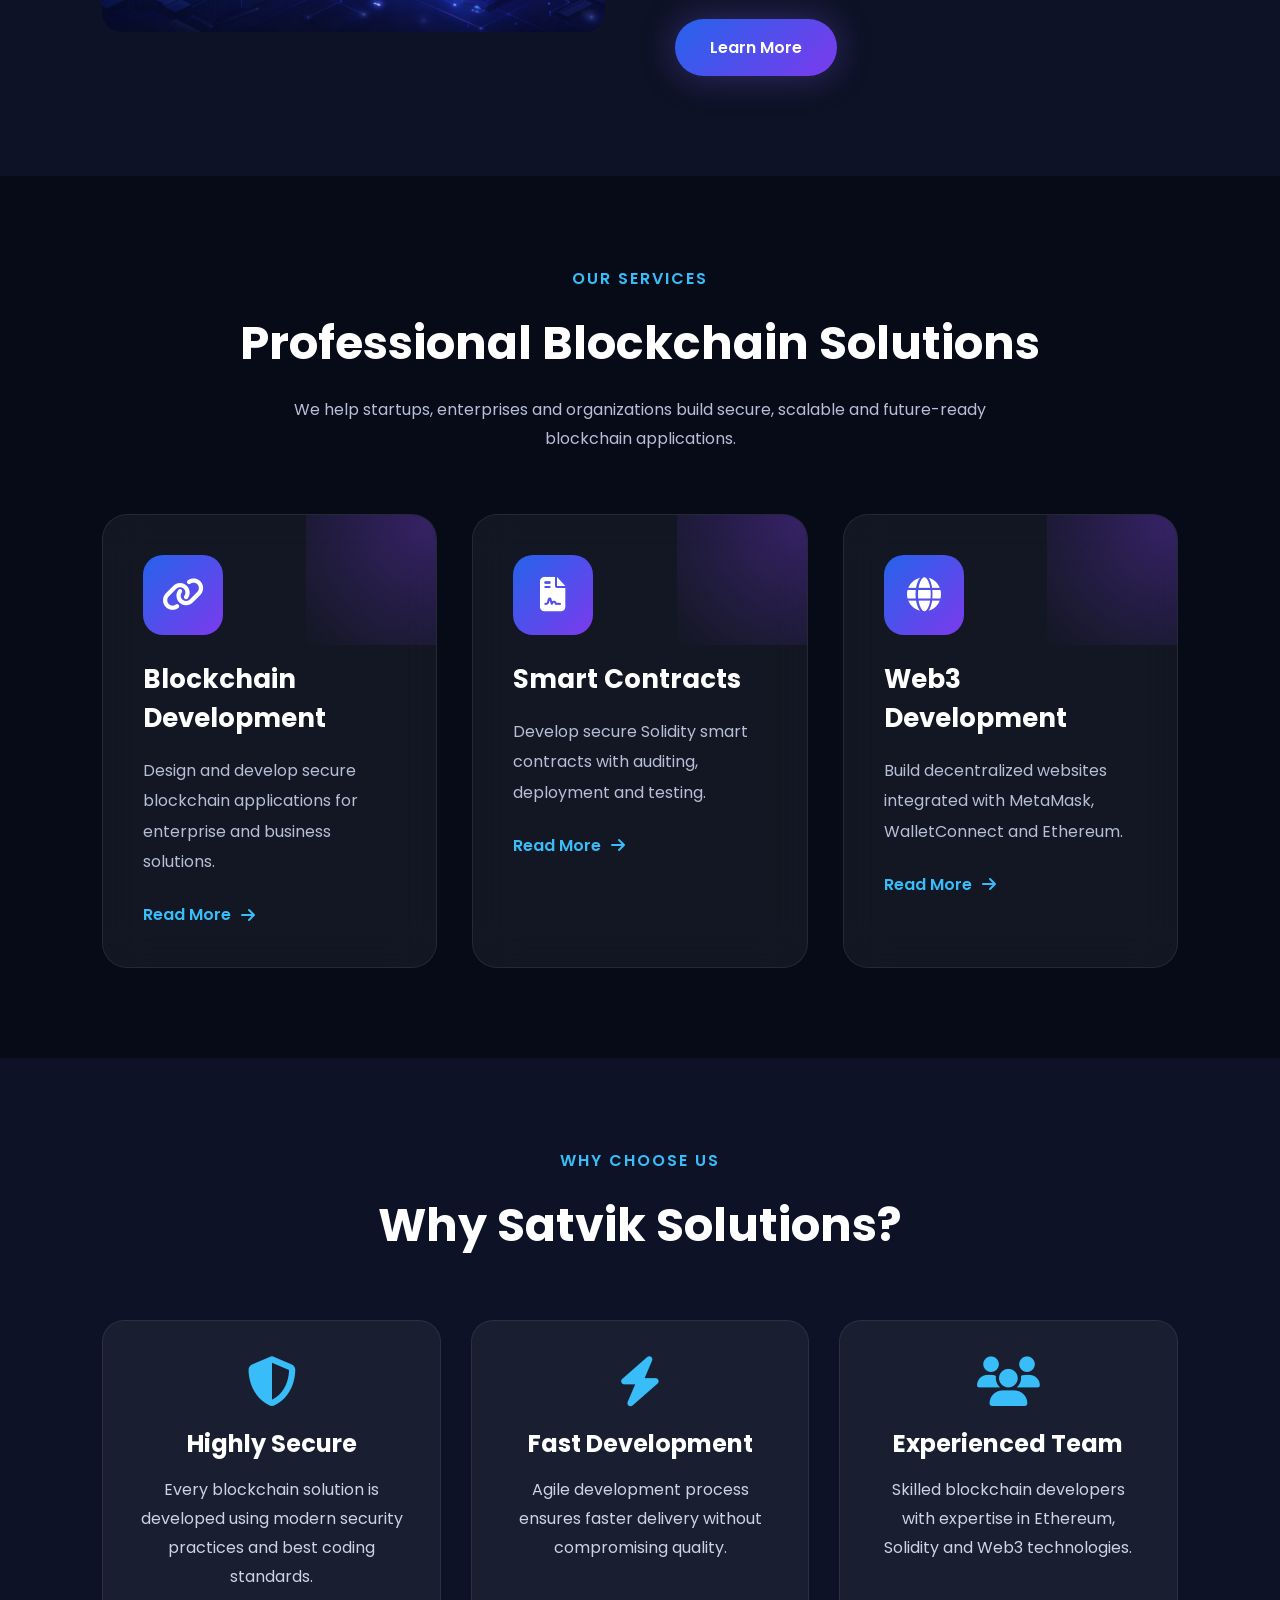
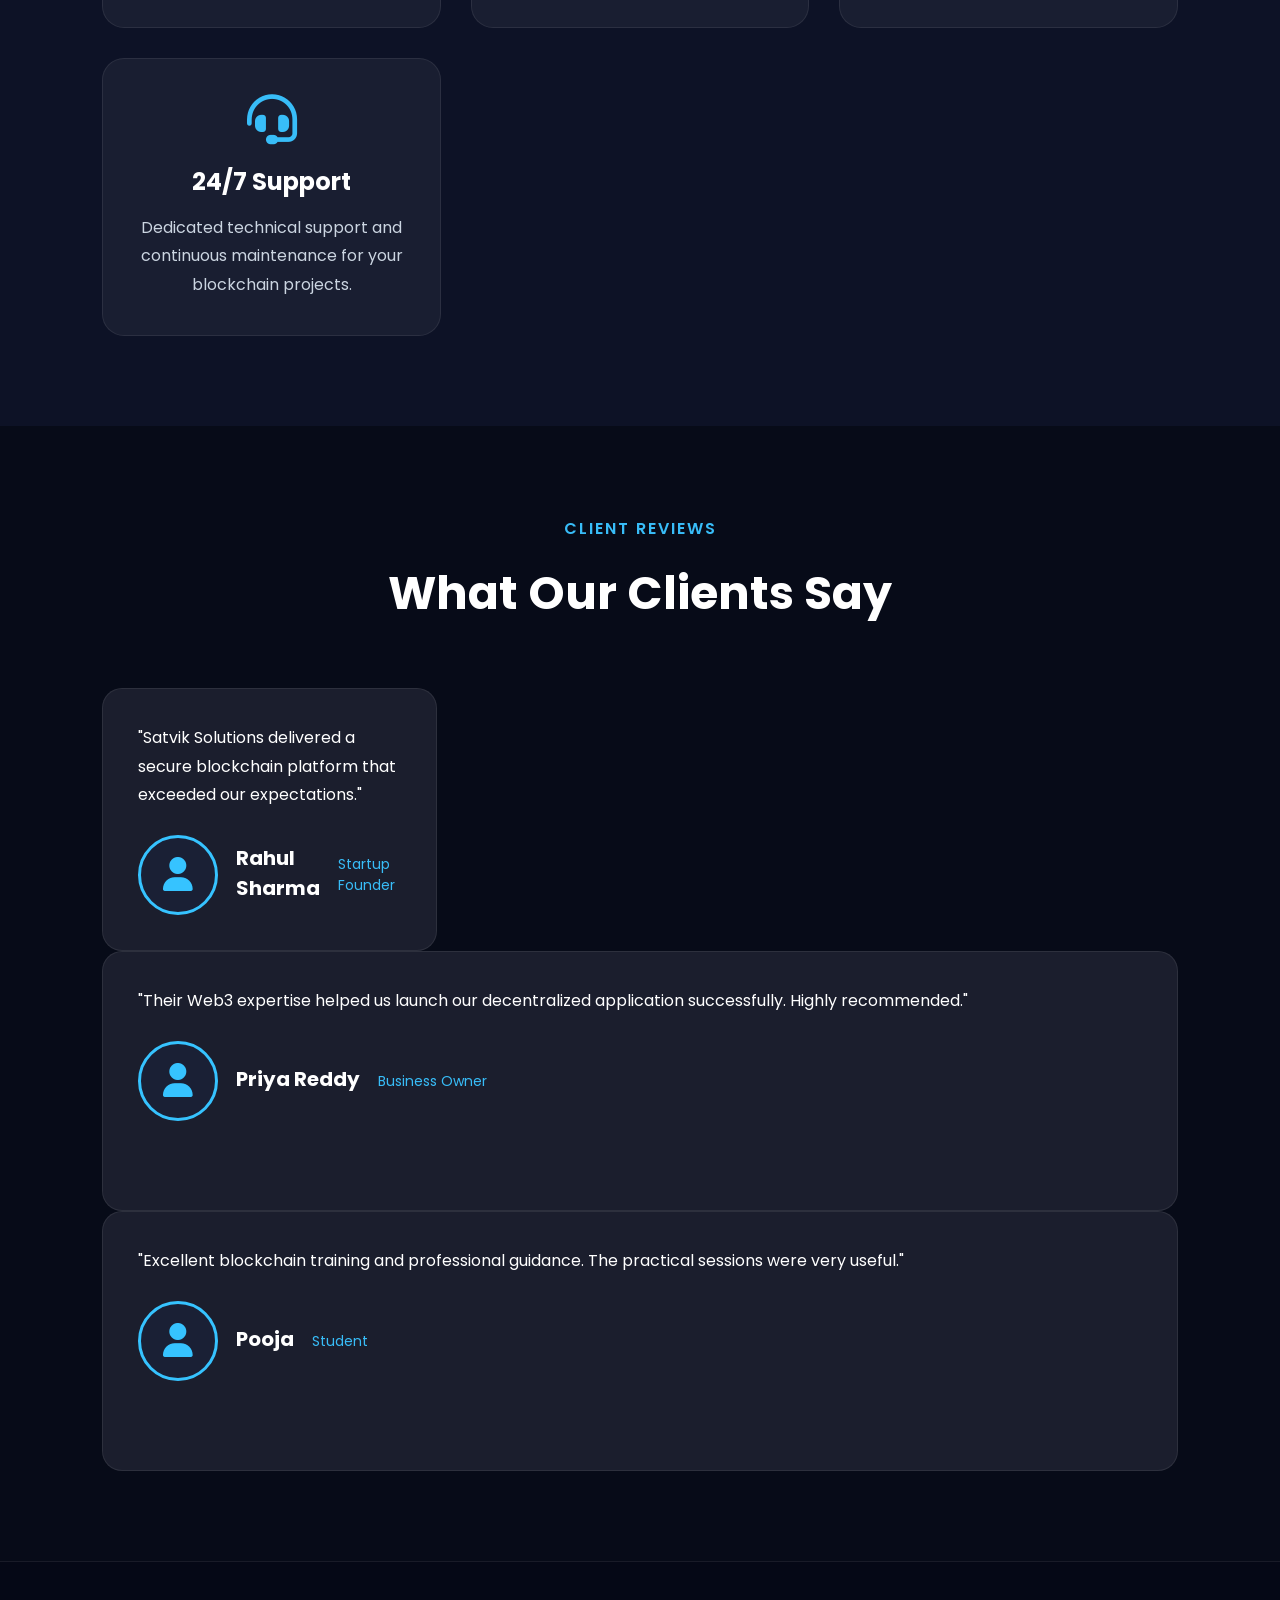
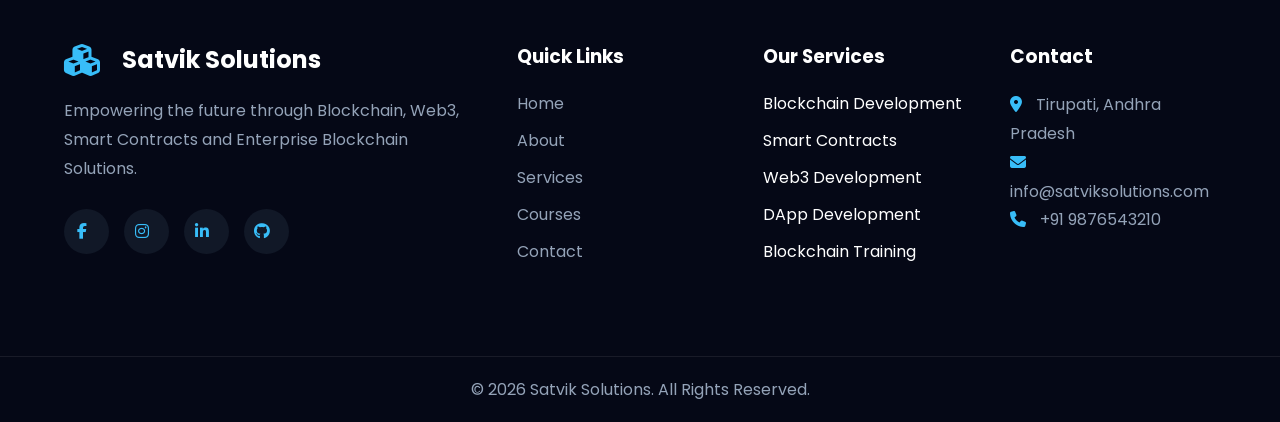
==== commit a23b6d1c: "Update index.html" ====
--- a/index.html
+++ b/index.html
@@ -590,7 +590,7 @@
 
     </div>
 
-    <div class="testimonial-grid">
+    <div class="testimonials-grid">
 
         <div class="testimonial-card">
 
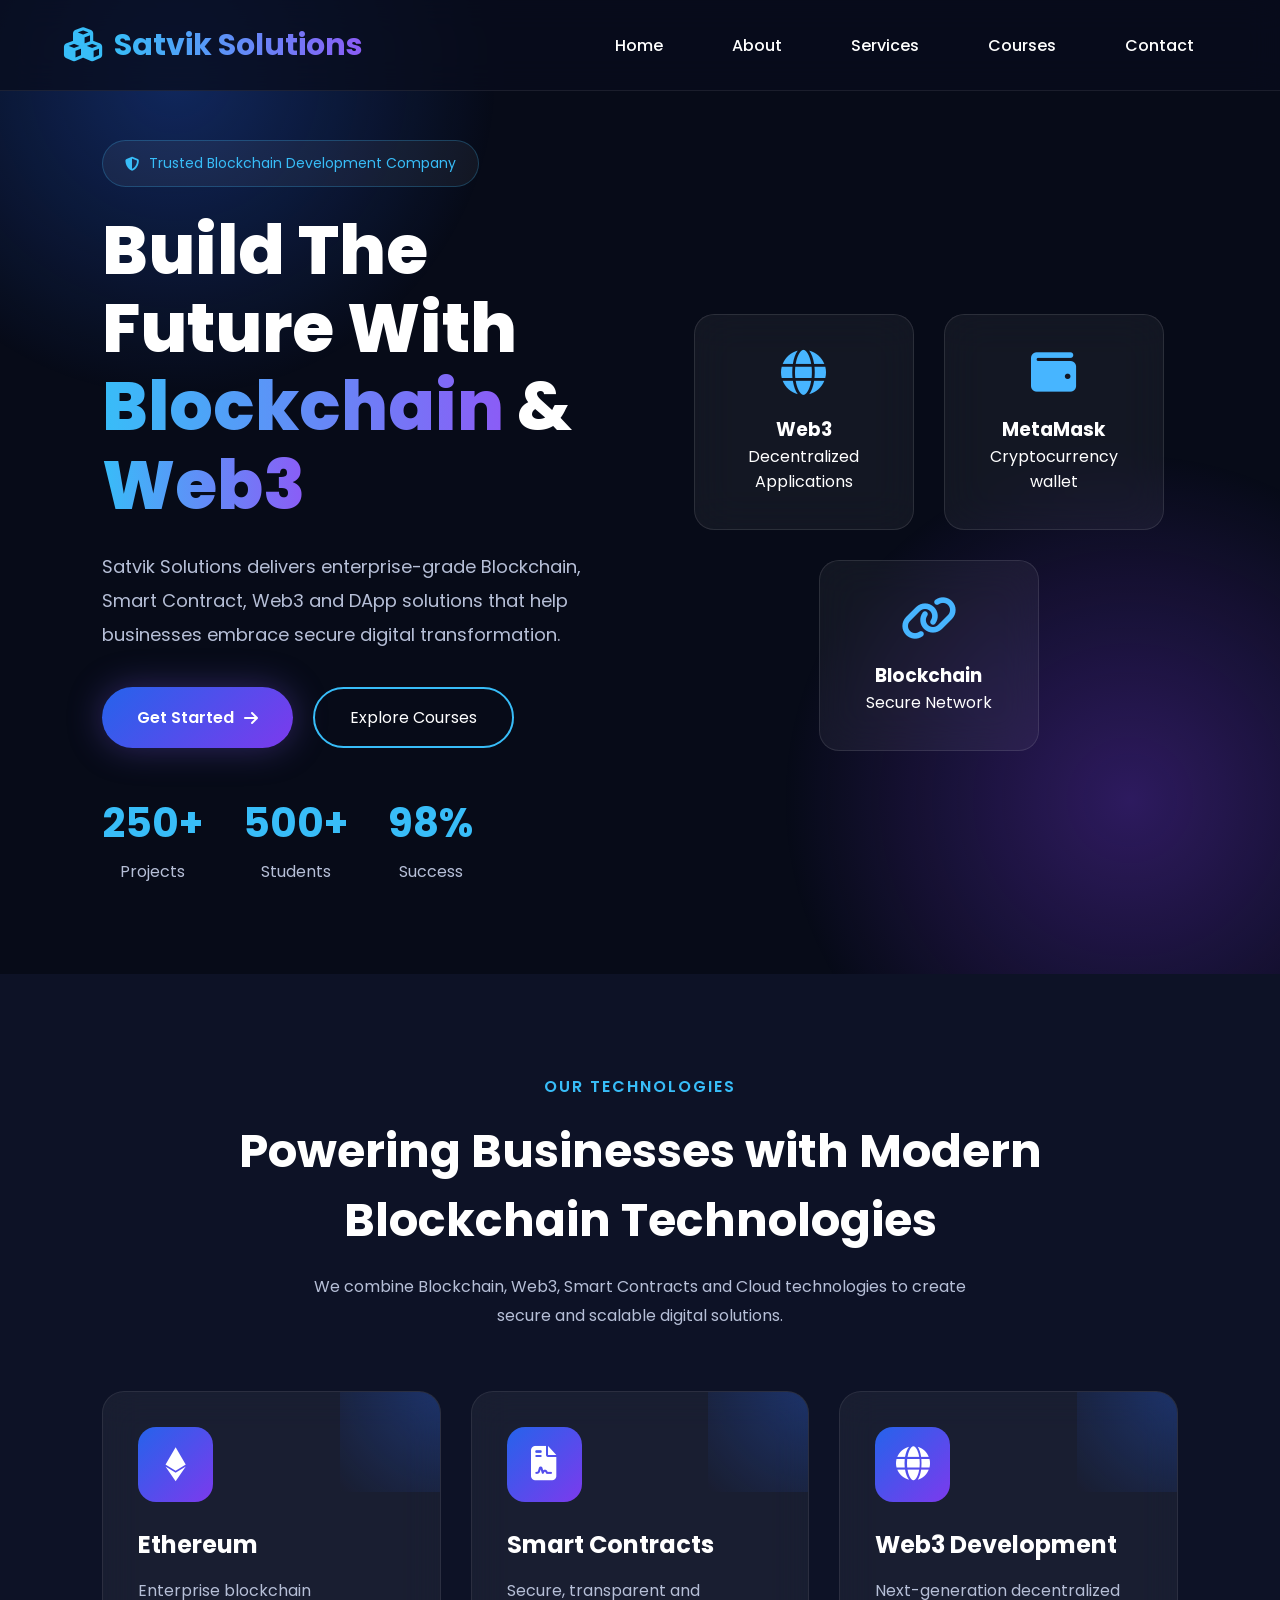
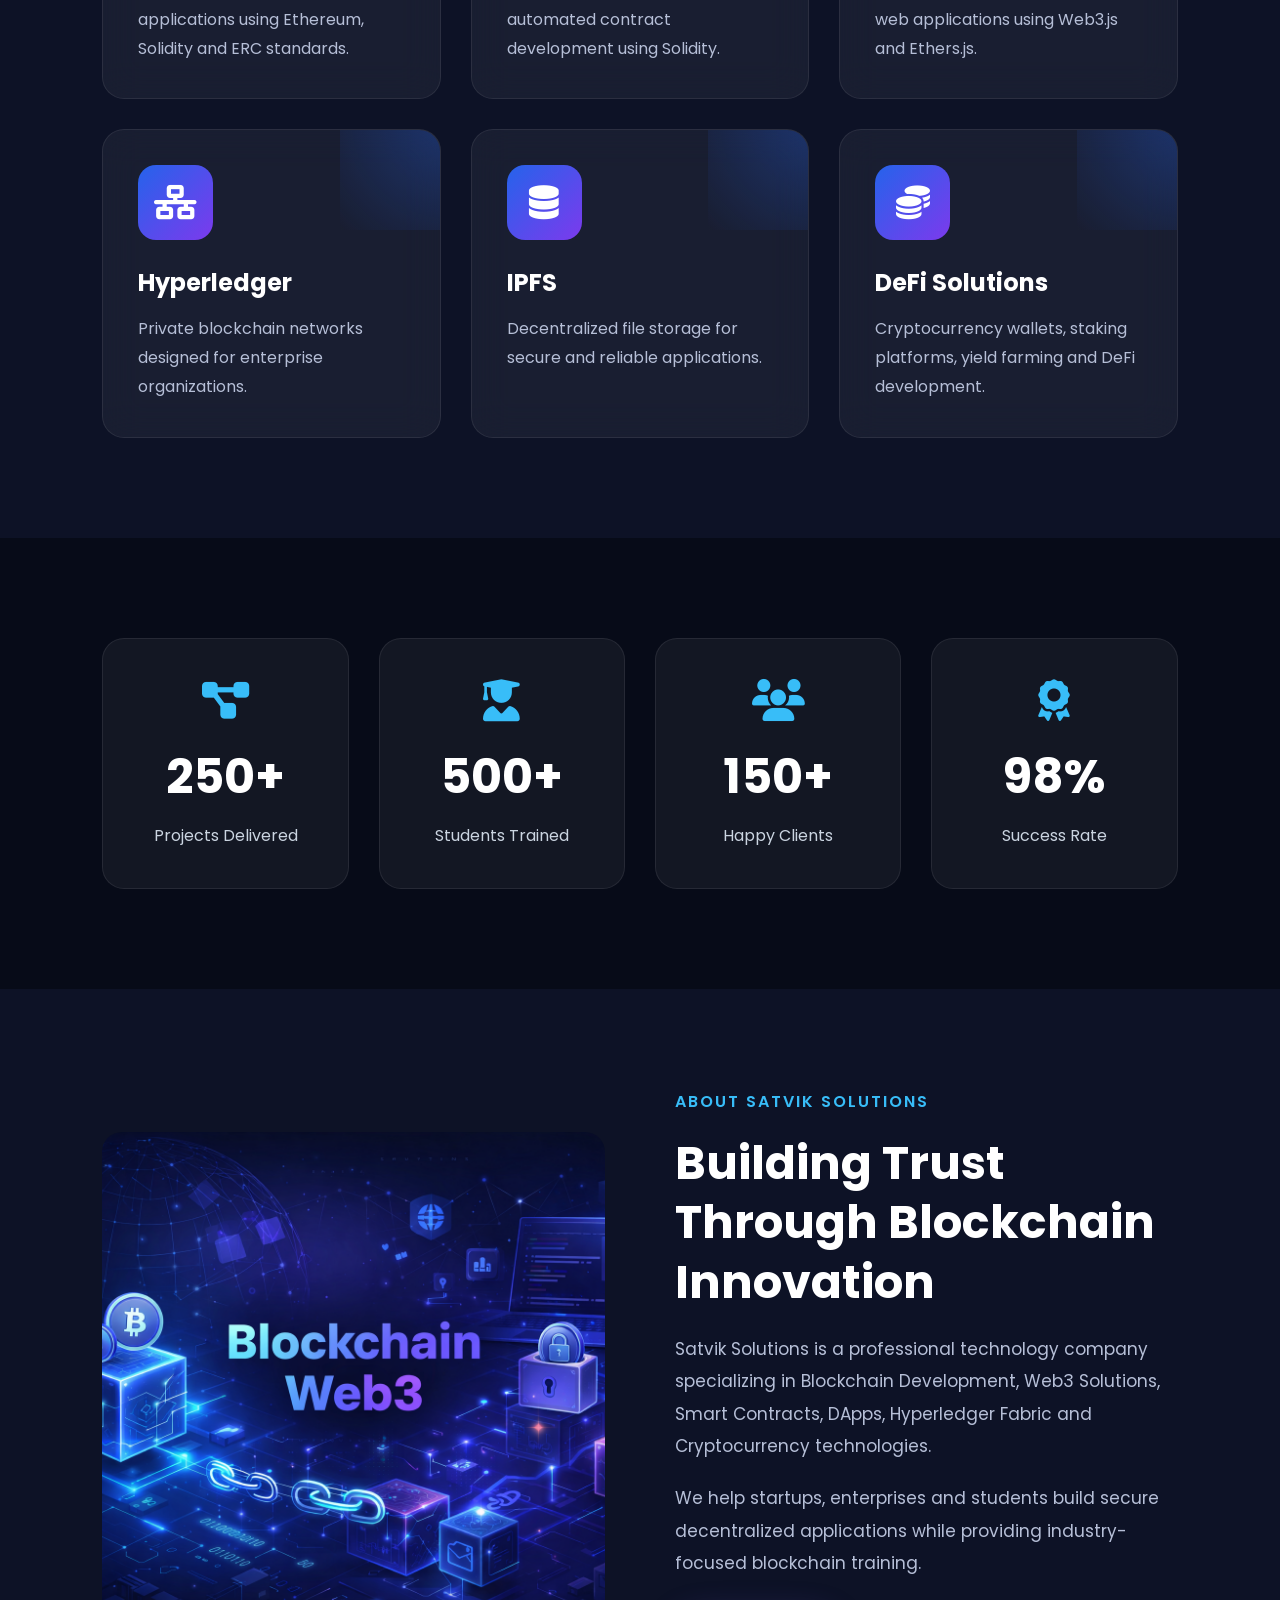
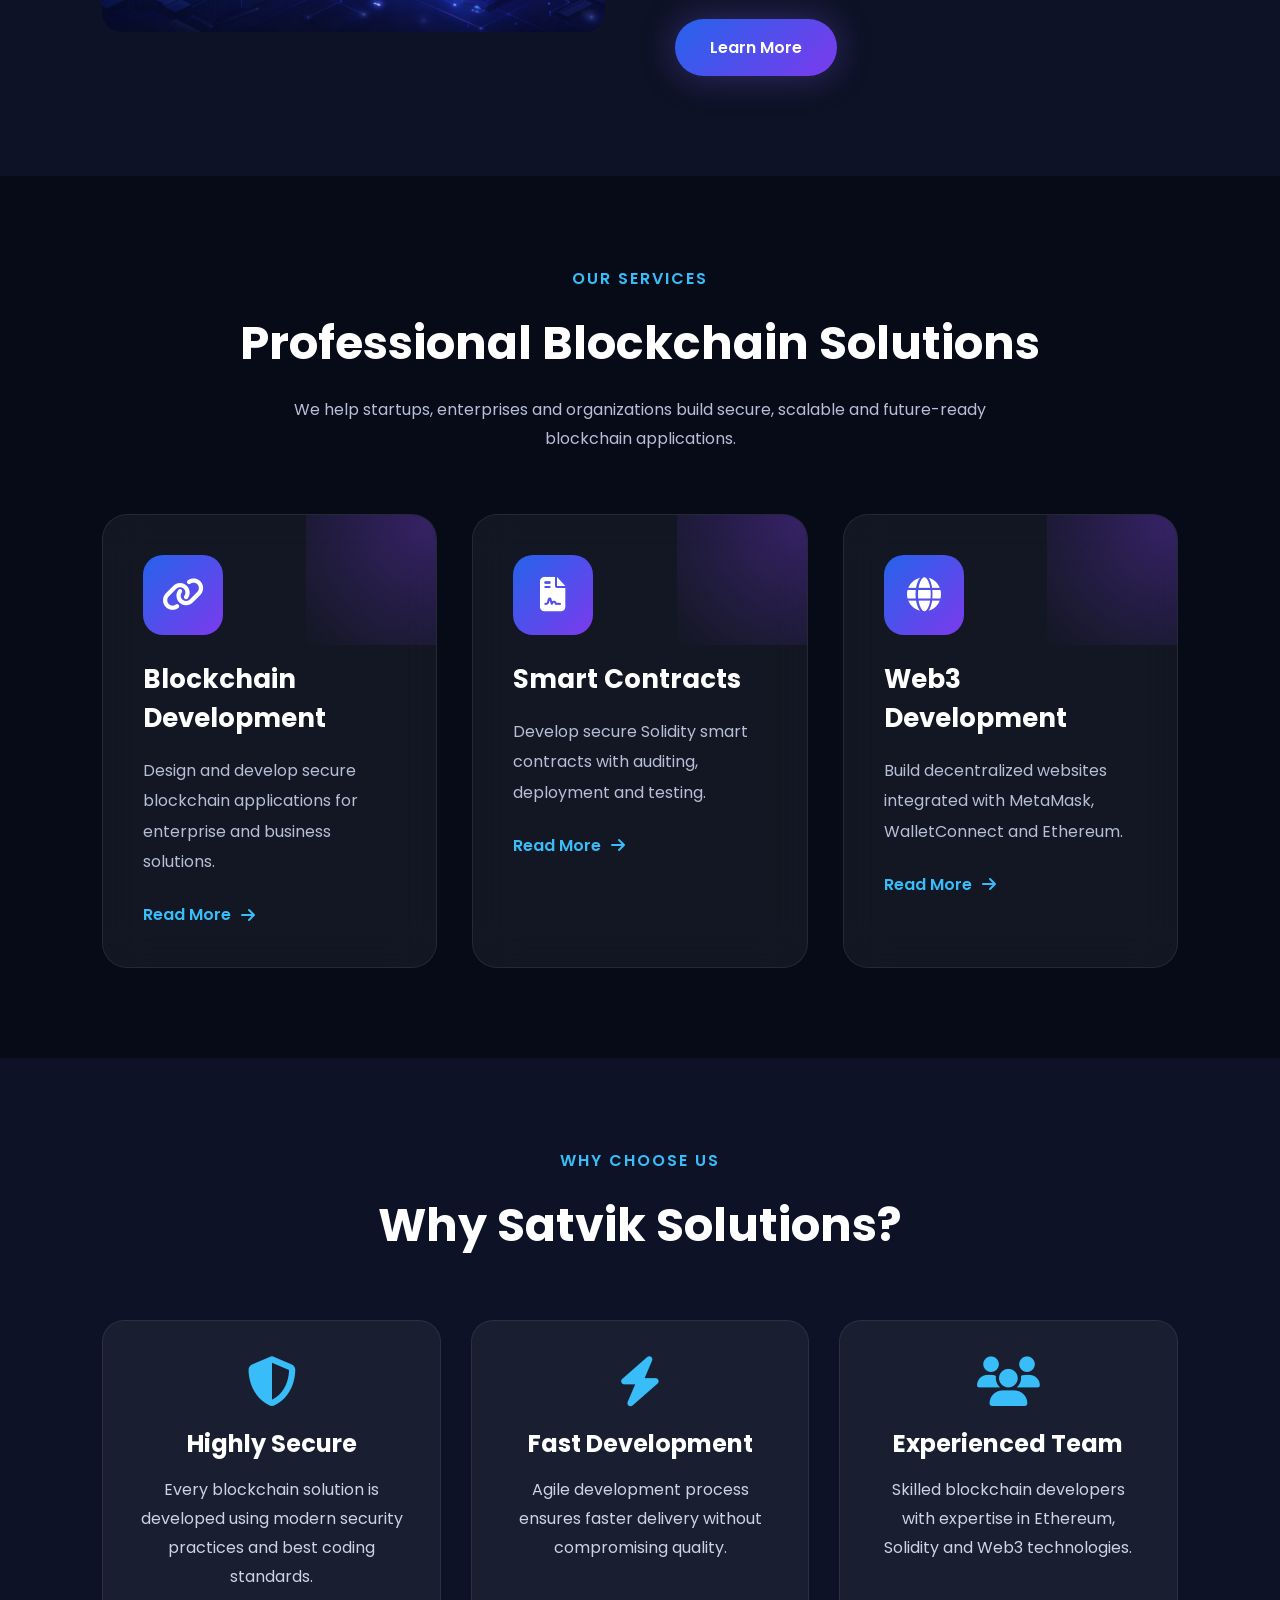
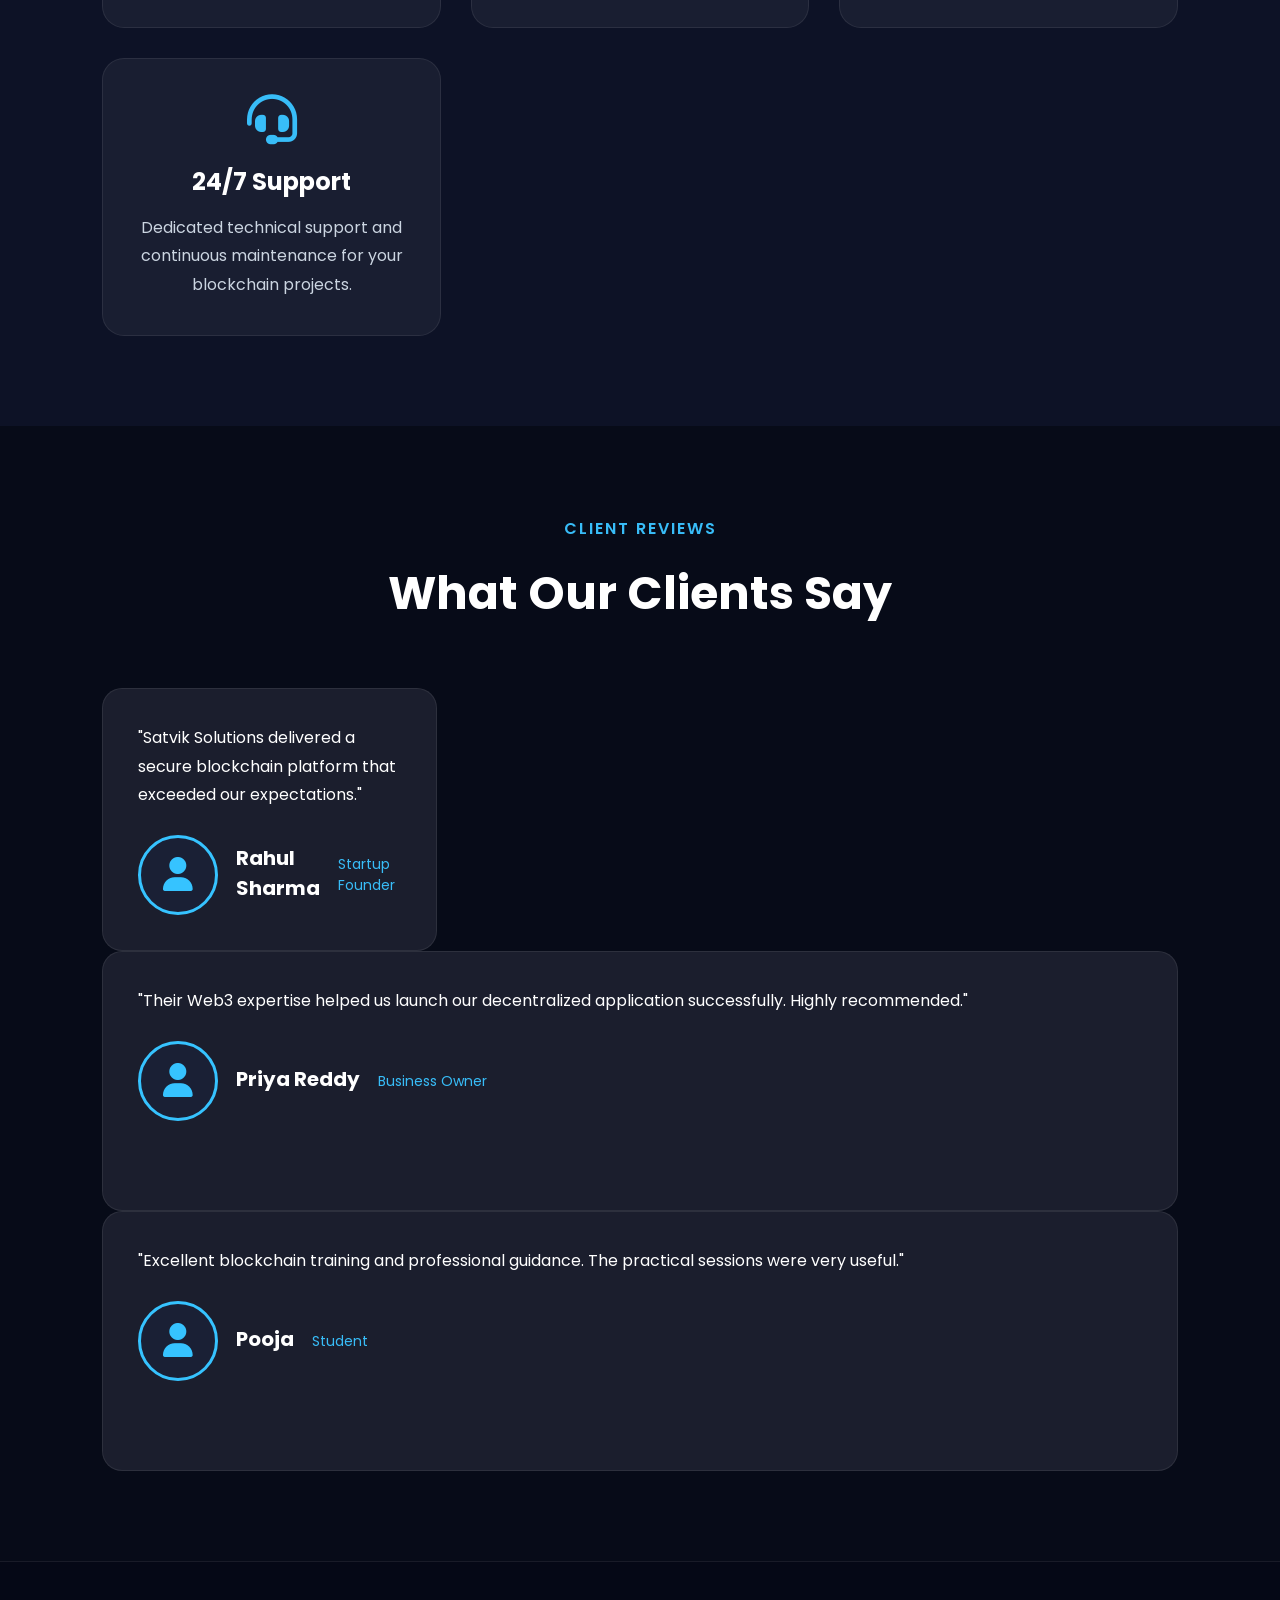
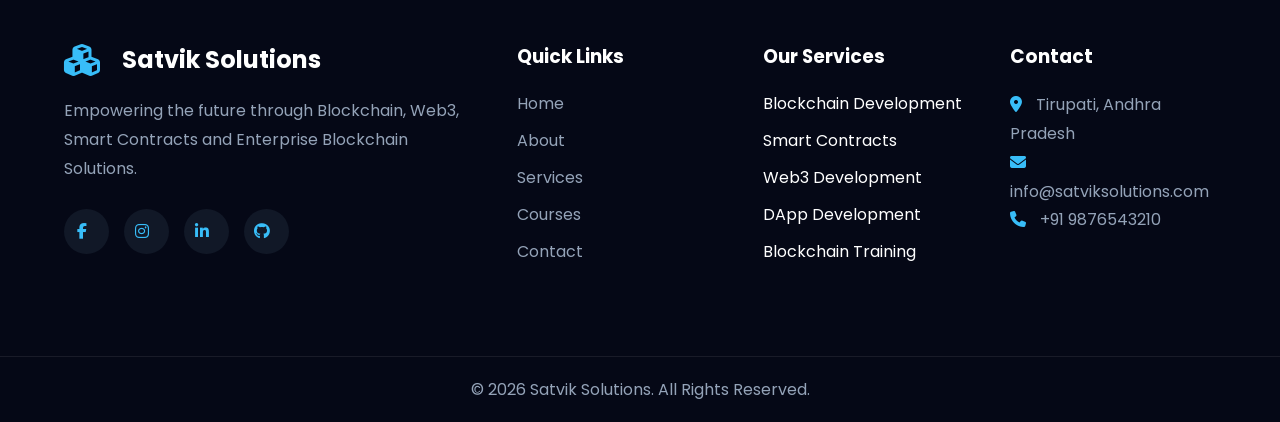
==== commit 76153ce2: "Update index.html" ====
--- a/index.html
+++ b/index.html
@@ -29,22 +29,37 @@
 
     <nav class="navbar">
 
-    <div class="logo">Satvik Solutions</div>
-
-    <ul class="nav-links" id="navLinks">
-
-        <li><a href="index.html">Home</a></li>
-        <li><a href="about.html">About</a></li>
-        <li><a href="services.html">Services</a></li>
-        <li><a href="courses.html">Courses</a></li>
-        <li><a href="contact.html">Contact</a></li>
-
-    </ul>
-
-   <div class="menu-btn">
-    <i class="fas fa-bars"></i>
-</div>
-</nav>
+        <div class="logo">
+
+            <i class="fas fa-cubes"></i>
+
+            <span>Satvik Solutions</span>
+
+        </div>
+
+        <ul class="nav-links">
+
+            <li><a href="index.html">Home</a></li>
+
+            <li><a href="about.html">About</a></li>
+
+            <li><a href="services.html">Services</a></li>
+
+            <li><a href="courses.html">Courses</a></li>
+
+            <li><a href="contact.html">Contact</a></li>
+
+        </ul>
+
+        <div class="menu-btn">
+
+            <i class="fas fa-bars"></i>
+
+        </div>
+
+    </nav>
+
+</header>
 </header>
 
 <!-- ========================= HERO SECTION ========================= -->
--- a/css/style.css
+++ b/css/style.css
@@ -1801,15 +1801,36 @@
     display:block;
 
 }
-/* ===========================
-   Mobile Navigation
-=========================== */
-@media(max-width:768px){
+/* =========================
+   MOBILE NAVIGATION
+========================= */
+
+.menu-btn{
+
+    display:none;
+
+    font-size:30px;
+
+    color:#fff;
+
+    cursor:pointer;
+
+}
+
+@media screen and (max-width:768px){
 
     .menu-btn{
+
         display:block;
+
     }
 
+    .navbar{
+
+        position:relative;
+
+    }
+
     .nav-links{
 
         position:absolute;
@@ -1820,7 +1841,7 @@
 
         width:100%;
 
-        background:#0b1020;
+        background:#070B18;
 
         display:none;
 
@@ -1828,11 +1849,13 @@
 
         align-items:center;
 
-        padding:20px 0;
-
         gap:20px;
 
-        z-index:999;
+        padding:25px 0;
+
+        border-top:1px solid rgba(255,255,255,.1);
+
+        z-index:9999;
 
     }
 
@@ -1843,7 +1866,6 @@
     }
 
 }
-
 /* =====================================================
    END OF STYLE.CSS
 ===================================================== */
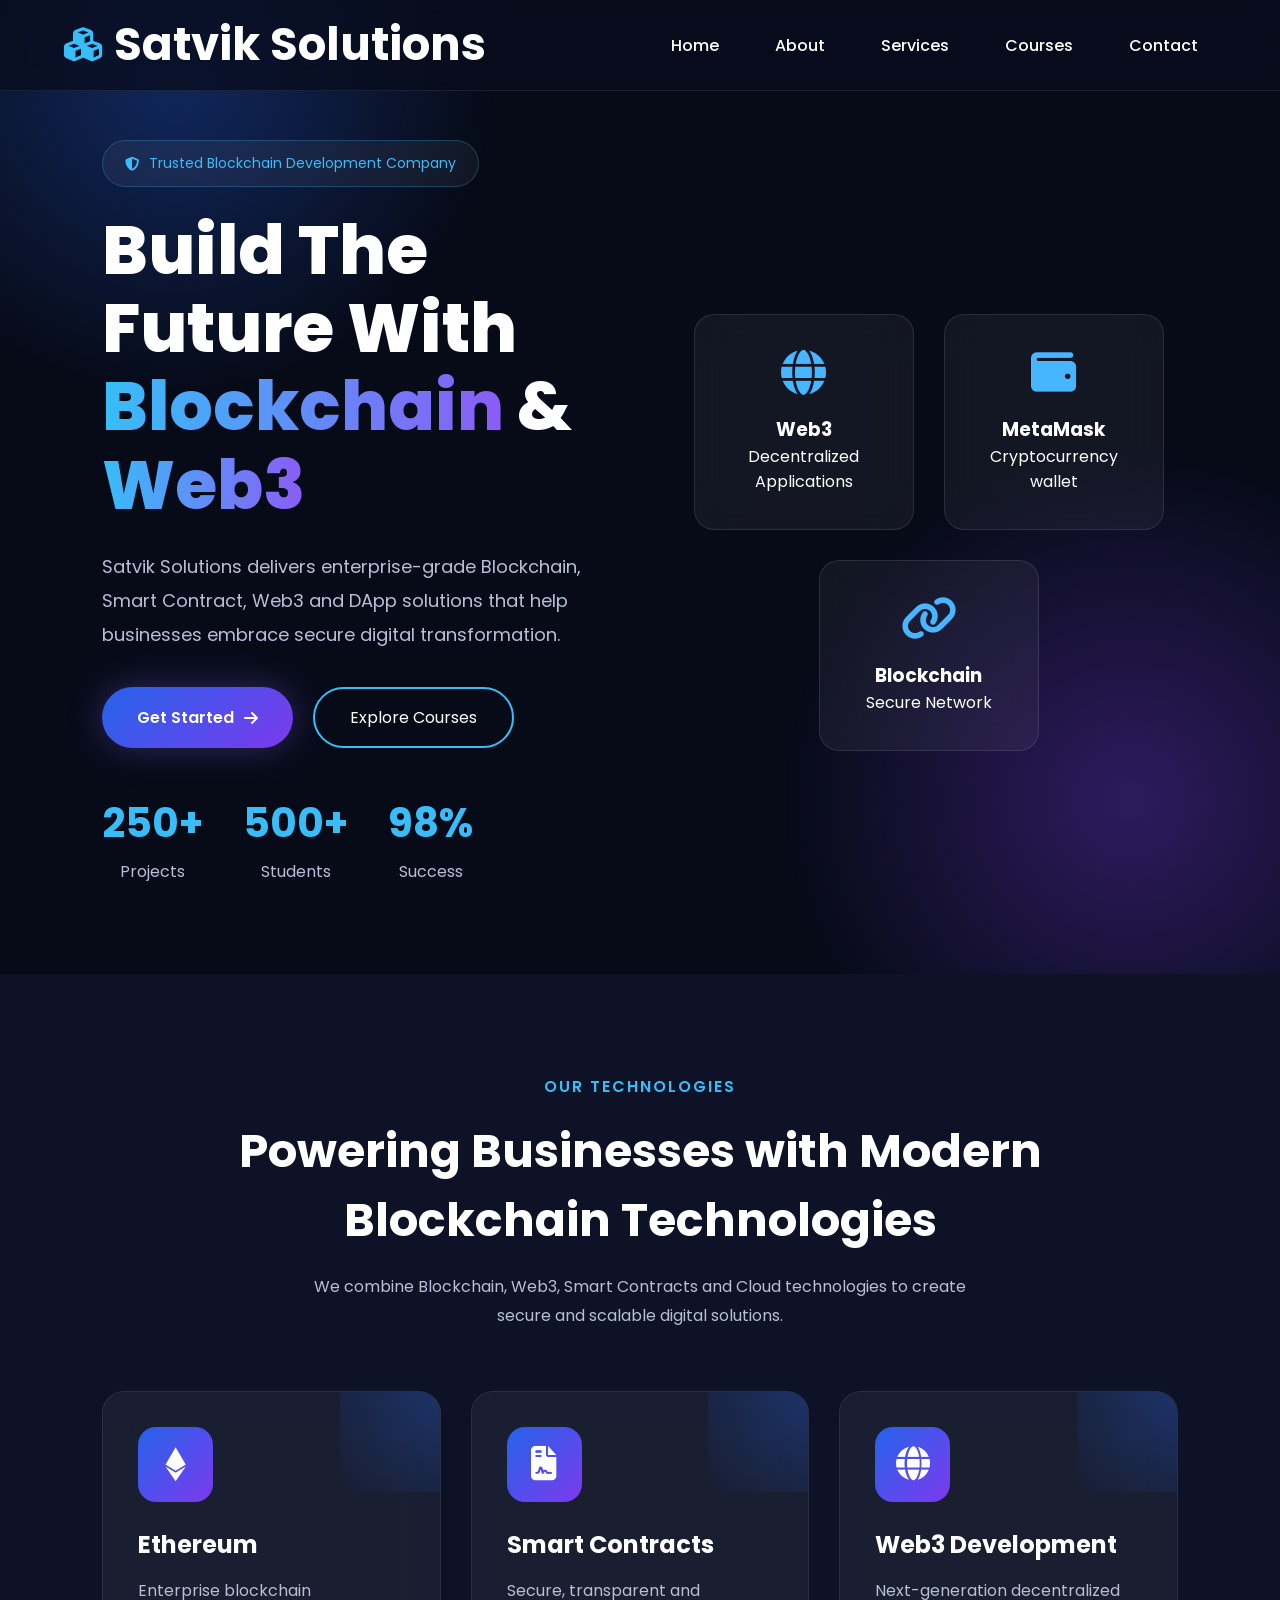
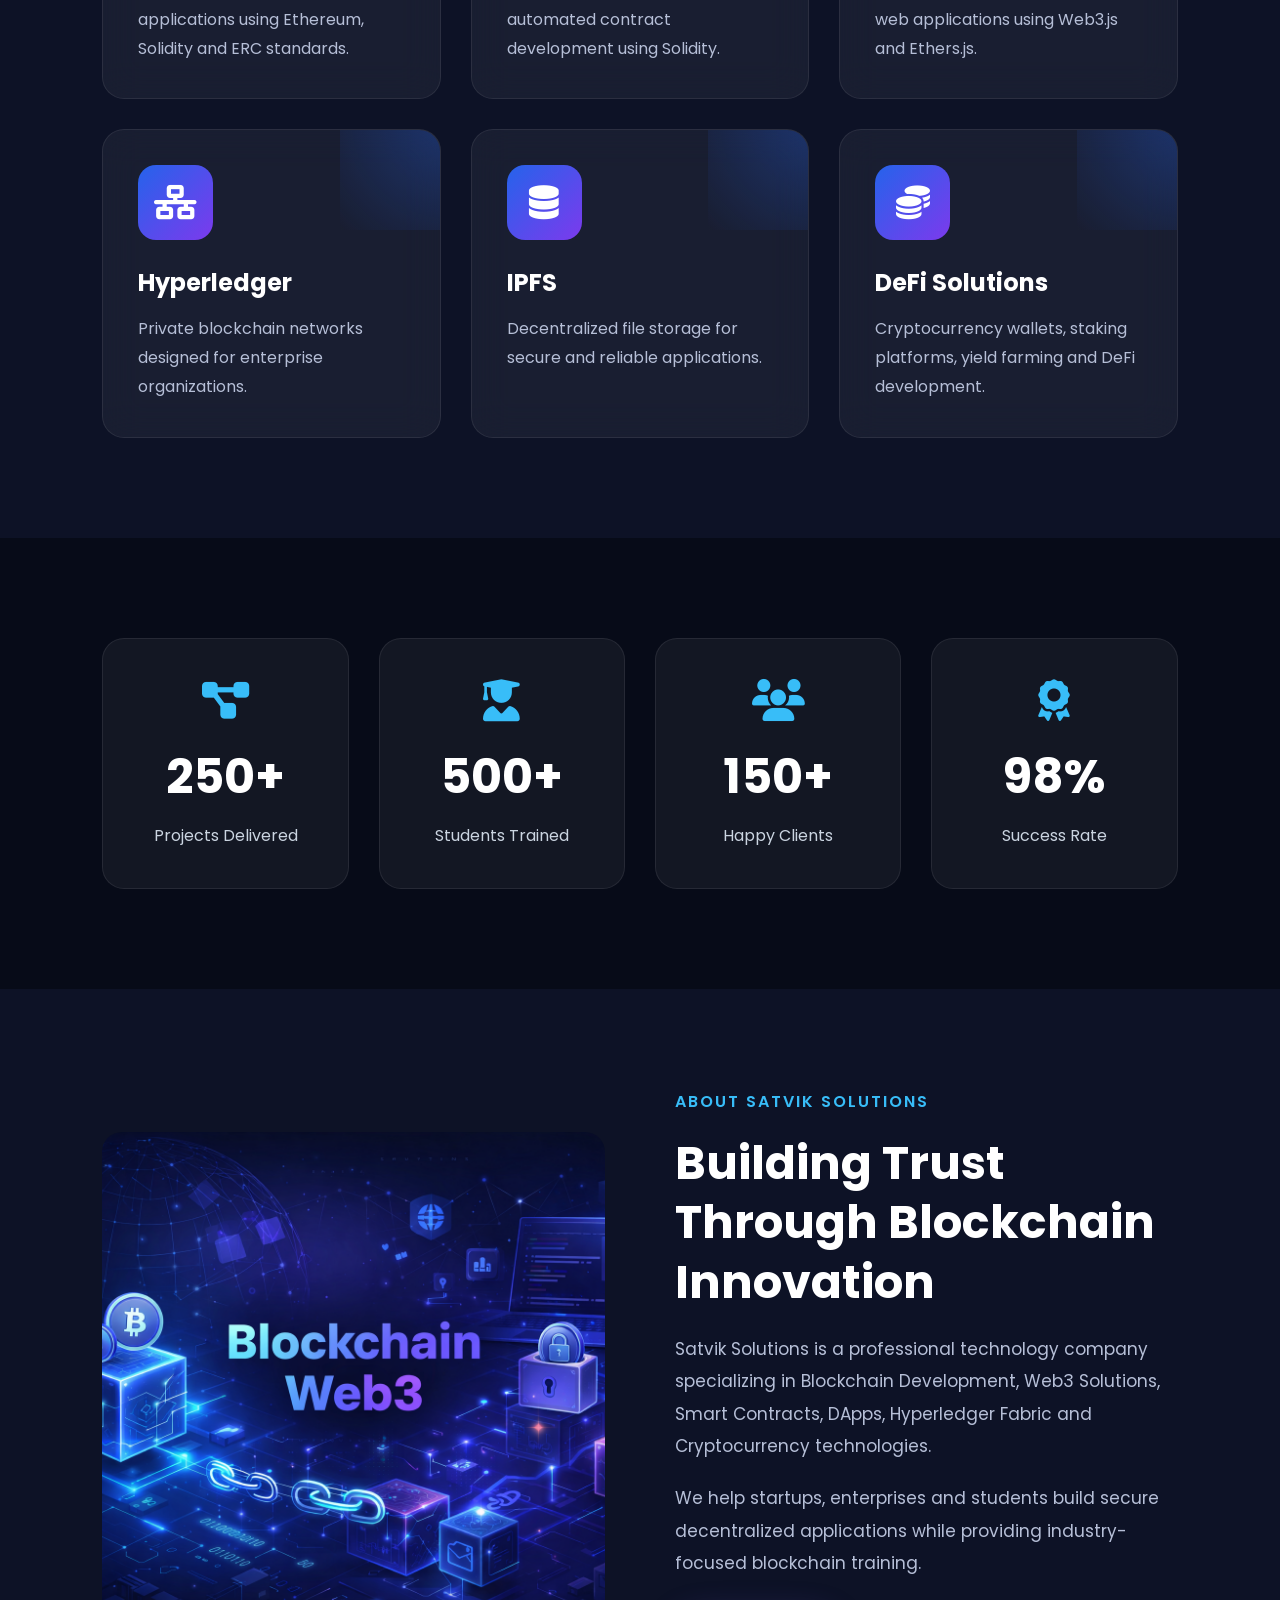
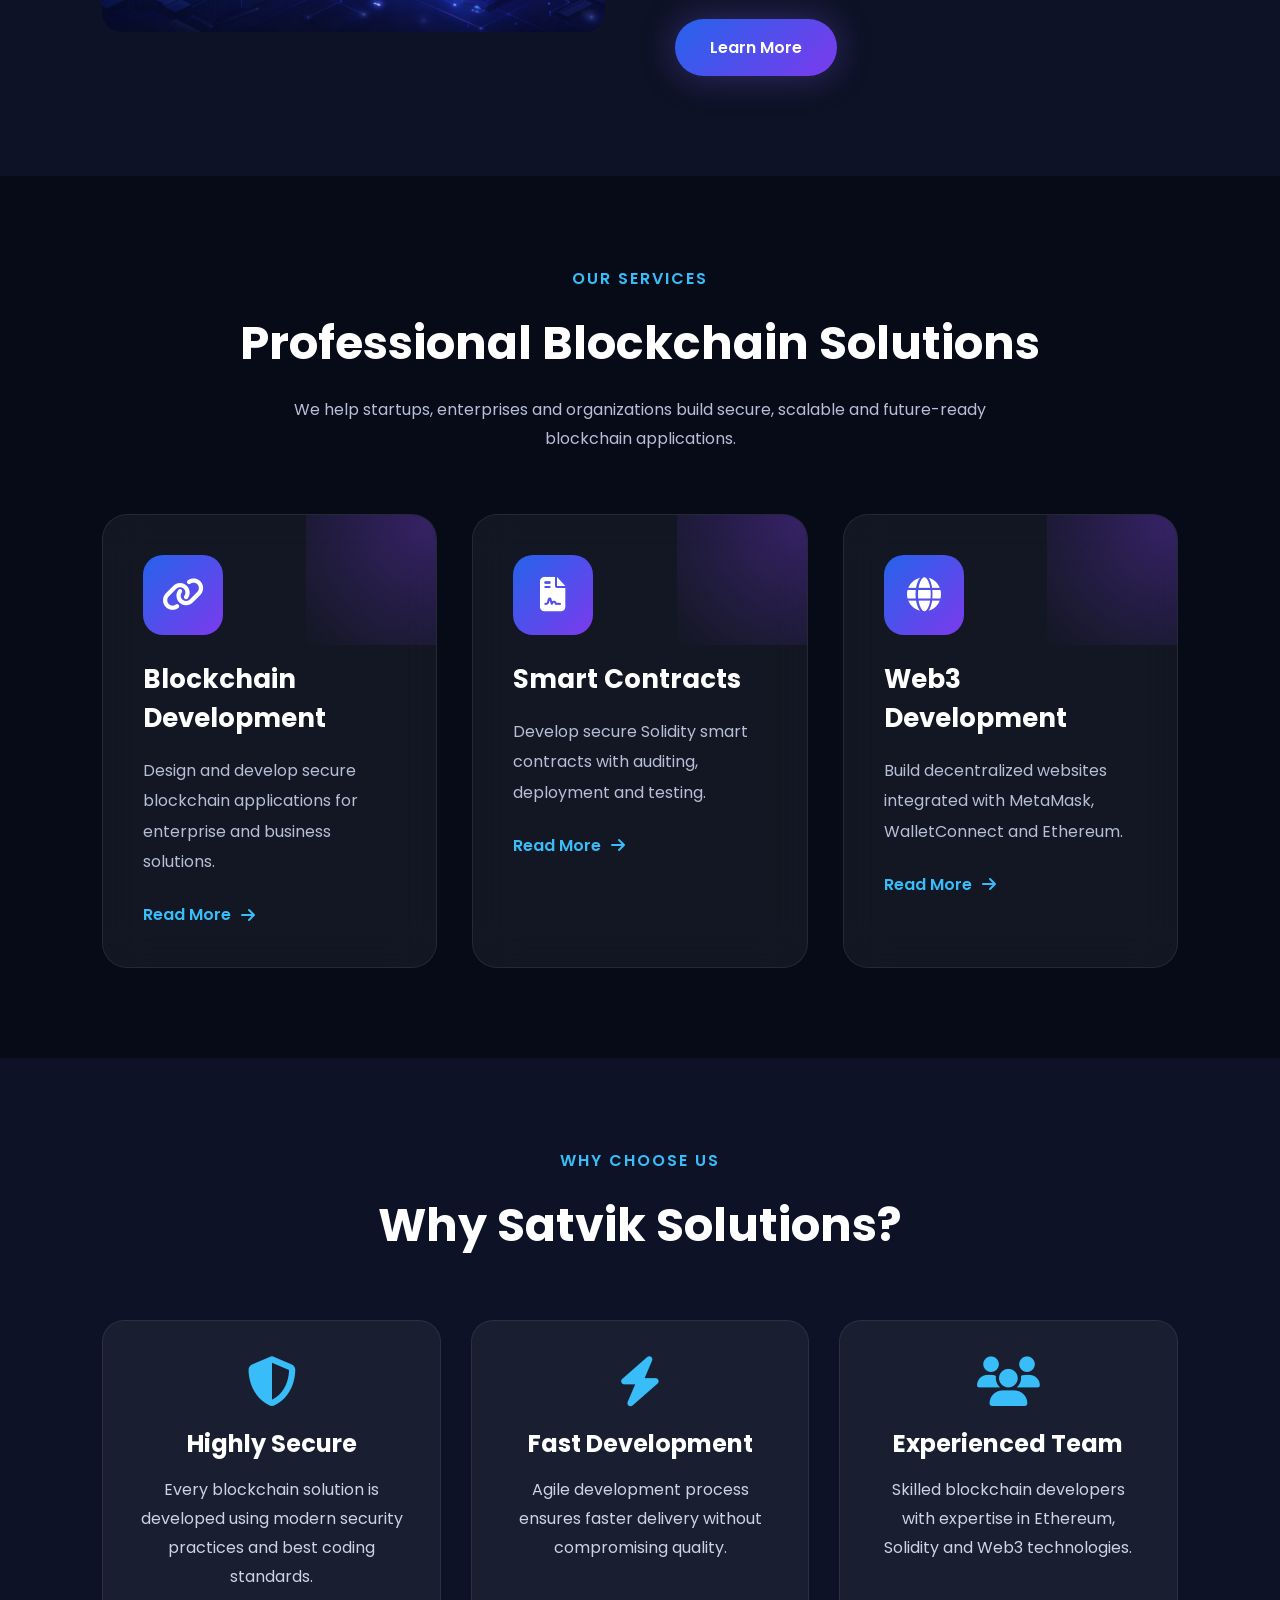
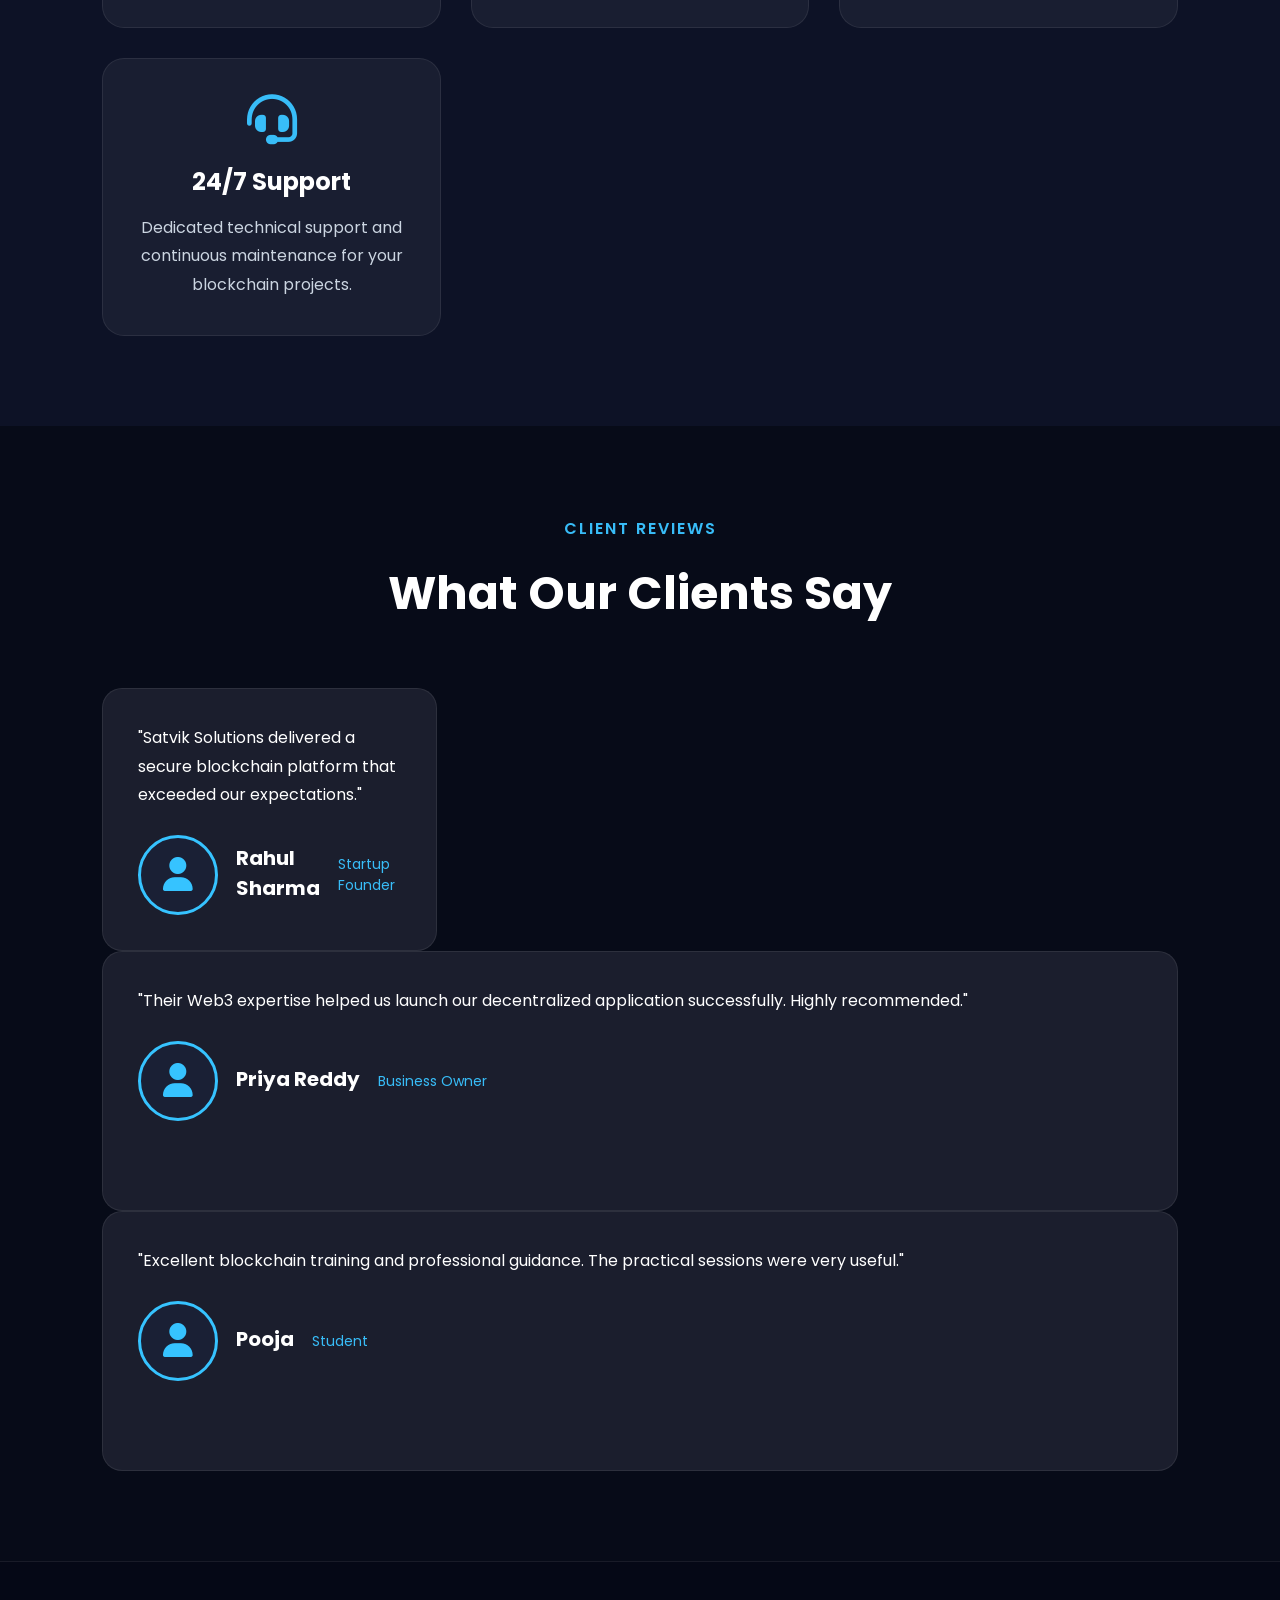
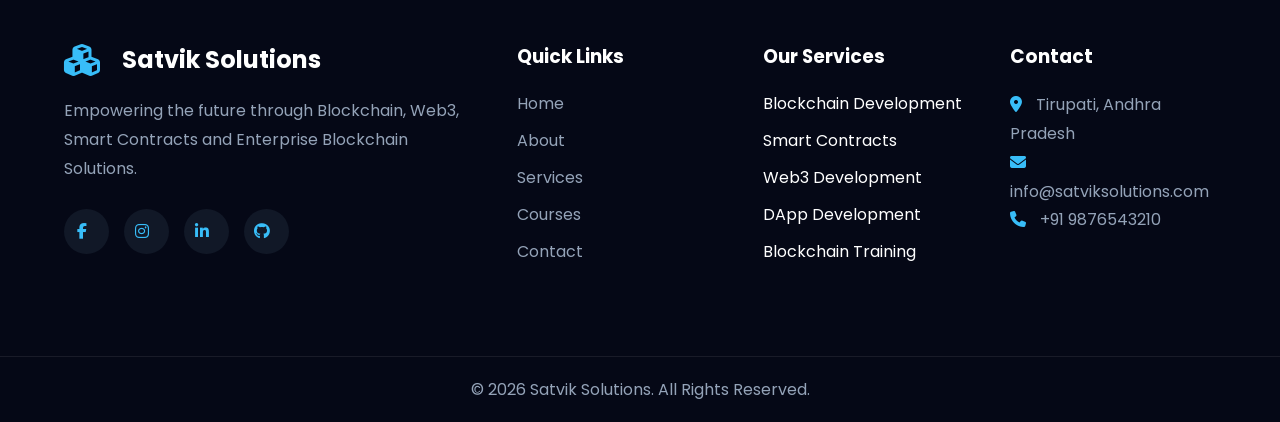
==== commit caca025a: "Update index.html" ====
--- a/index.html
+++ b/index.html
@@ -27,41 +27,30 @@
 
 <header>
 
-    <nav class="navbar">
-
-        <div class="logo">
-
-            <i class="fas fa-cubes"></i>
-
-            <span>Satvik Solutions</span>
-
-        </div>
-
-        <ul class="nav-links">
-
-            <li><a href="index.html">Home</a></li>
-
-            <li><a href="about.html">About</a></li>
-
-            <li><a href="services.html">Services</a></li>
-
-            <li><a href="courses.html">Courses</a></li>
-
-            <li><a href="contact.html">Contact</a></li>
-
-        </ul>
-
-        <div class="menu-btn">
-
-            <i class="fas fa-bars"></i>
-
-        </div>
-
-    </nav>
+<nav class="navbar">
+
+<div class="logo">
+    <i class="fas fa-cubes"></i>
+    <h1>Satvik Solutions</h1>
+</div>
+
+<ul class="nav-links">
+
+<li><a href="index.html">Home</a></li>
+
+<li><a href="about.html">About</a></li>
+
+<li><a href="services.html">Services</a></li>
+
+<li><a href="courses.html">Courses</a></li>
+
+<li><a href="contact.html">Contact</a></li>
+
+</ul>
+
+</nav>
 
 </header>
-</header>
-
 <!-- ========================= HERO SECTION ========================= -->
 
 <section class="hero">
@@ -163,8 +152,8 @@
         <h3>Blockchain</h3>
         <p>Secure Network</p>
     </div>
-
 </div>
+        
 </section>
 <!-- =========================
      TECHNOLOGIES SECTION
--- a/css/style.css
+++ b/css/style.css
@@ -1801,68 +1801,125 @@
     display:block;
 
 }
-/* =========================
-   MOBILE NAVIGATION
-========================= */
+/* ==========================================
+   RESPONSIVE NAVIGATION 
+========================================== */
 
 .menu-btn{
-
-    display:none;
-
-    font-size:30px;
-
+    display:none !important;
+}
+
+.navbar{
+    display:flex;
+    justify-content:space-between;
+    align-items:center;
+    flex-wrap:wrap;
+}
+
+.nav-links{
+    display:flex !important;
+    gap:20px;
+    align-items:center;
+    list-style:none;
+}
+
+.nav-links li{
+    list-style:none;
+}
+
+.nav-links a{
     color:#fff;
-
-    cursor:pointer;
-
-}
-
-@media screen and (max-width:768px){
-
-    .menu-btn{
-
-        display:block;
-
+    text-decoration:none;
+    padding:10px 18px;
+    border-radius:30px;
+    transition:.3s;
+    font-weight:500;
+}
+
+.nav-links a:hover,
+.nav-links a.active{
+    background:linear-gradient(135deg,#2563eb,#7c3aed);
+}
+
+/* ==========================
+   TABLET
+========================== */
+
+@media(max-width:992px){
+
+    .navbar{
+        flex-direction:column;
+        padding:20px 0;
     }
 
+    .nav-links{
+        width:100%;
+        justify-content:center;
+        flex-wrap:wrap;
+        margin-top:20px;
+        gap:15px;
+    }
+
+}
+
+/* ===========================
+   MOBILE RESPONSIVE
+=========================== */
+
+@media (max-width:768px){
+
     .navbar{
-
-        position:relative;
-
+        display:flex;
+        justify-content:space-between;
+        align-items:center;
+        padding:15px 20px;
     }
 
+    .logo h1{
+        font-size:32px;
+    }
+
     .nav-links{
-
-        position:absolute;
-
-        top:90px;
-
-        left:0;
-
+        display:flex;
+        flex-wrap:wrap;
+        justify-content:center;
+        gap:10px;
         width:100%;
-
-        background:#070B18;
-
-        display:none;
-
+        margin-top:15px;
+    }
+
+    .nav-links a{
+        font-size:14px;
+        padding:8px 14px;
+    }
+
+    .hero{
+        display:flex;
         flex-direction:column;
-
-        align-items:center;
-
-        gap:20px;
-
-        padding:25px 0;
-
-        border-top:1px solid rgba(255,255,255,.1);
-
-        z-index:9999;
-
+        padding:40px 20px;
     }
 
-    .nav-links.show{
-
-        display:flex;
-
+    .hero-content{
+        width:100%;
+    }
+
+    .hero-content h1{
+        font-size:42px;
+        line-height:1.2;
+    }
+
+    .hero-content p{
+        font-size:18px;
+    }
+
+    .hero-image{
+        width:100%;
+        margin-top:30px;
+    }
+
+    .hero-image img{
+        width:100%;
+        height:auto;
     }
 
 }
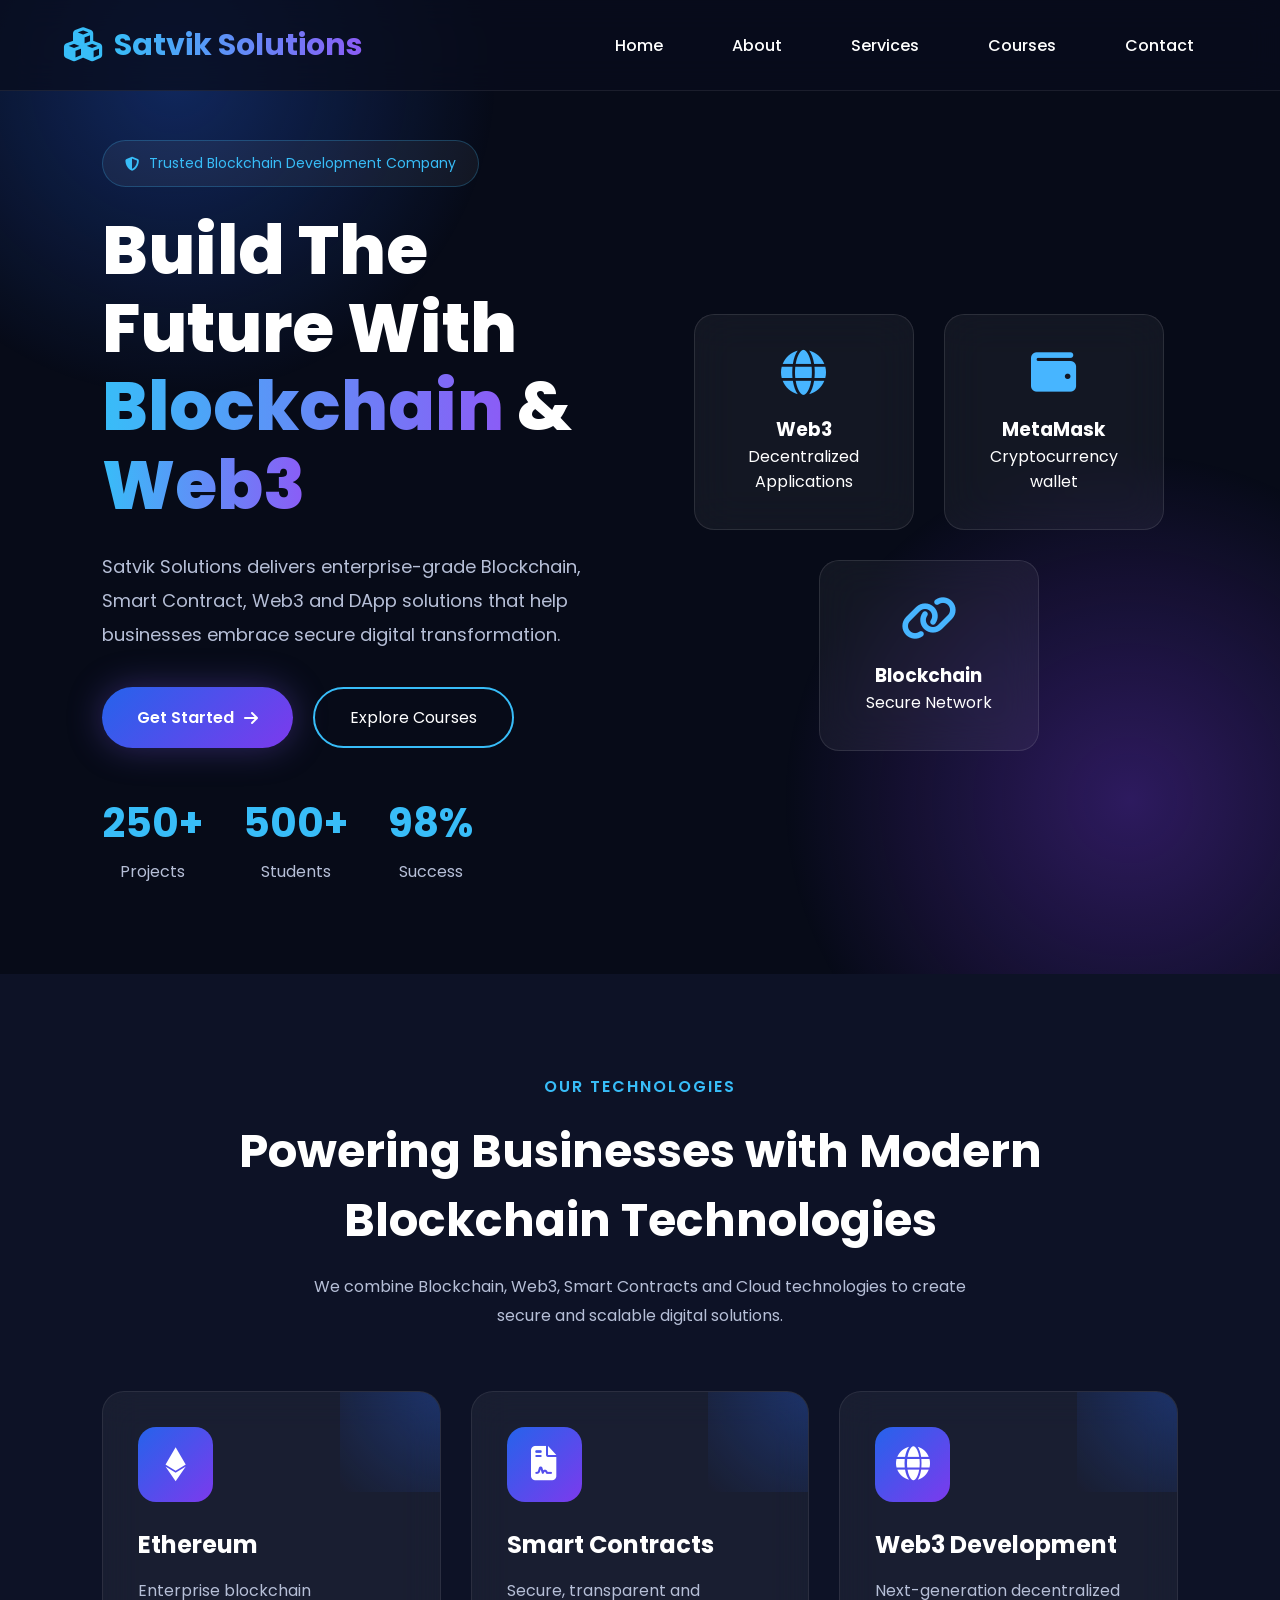
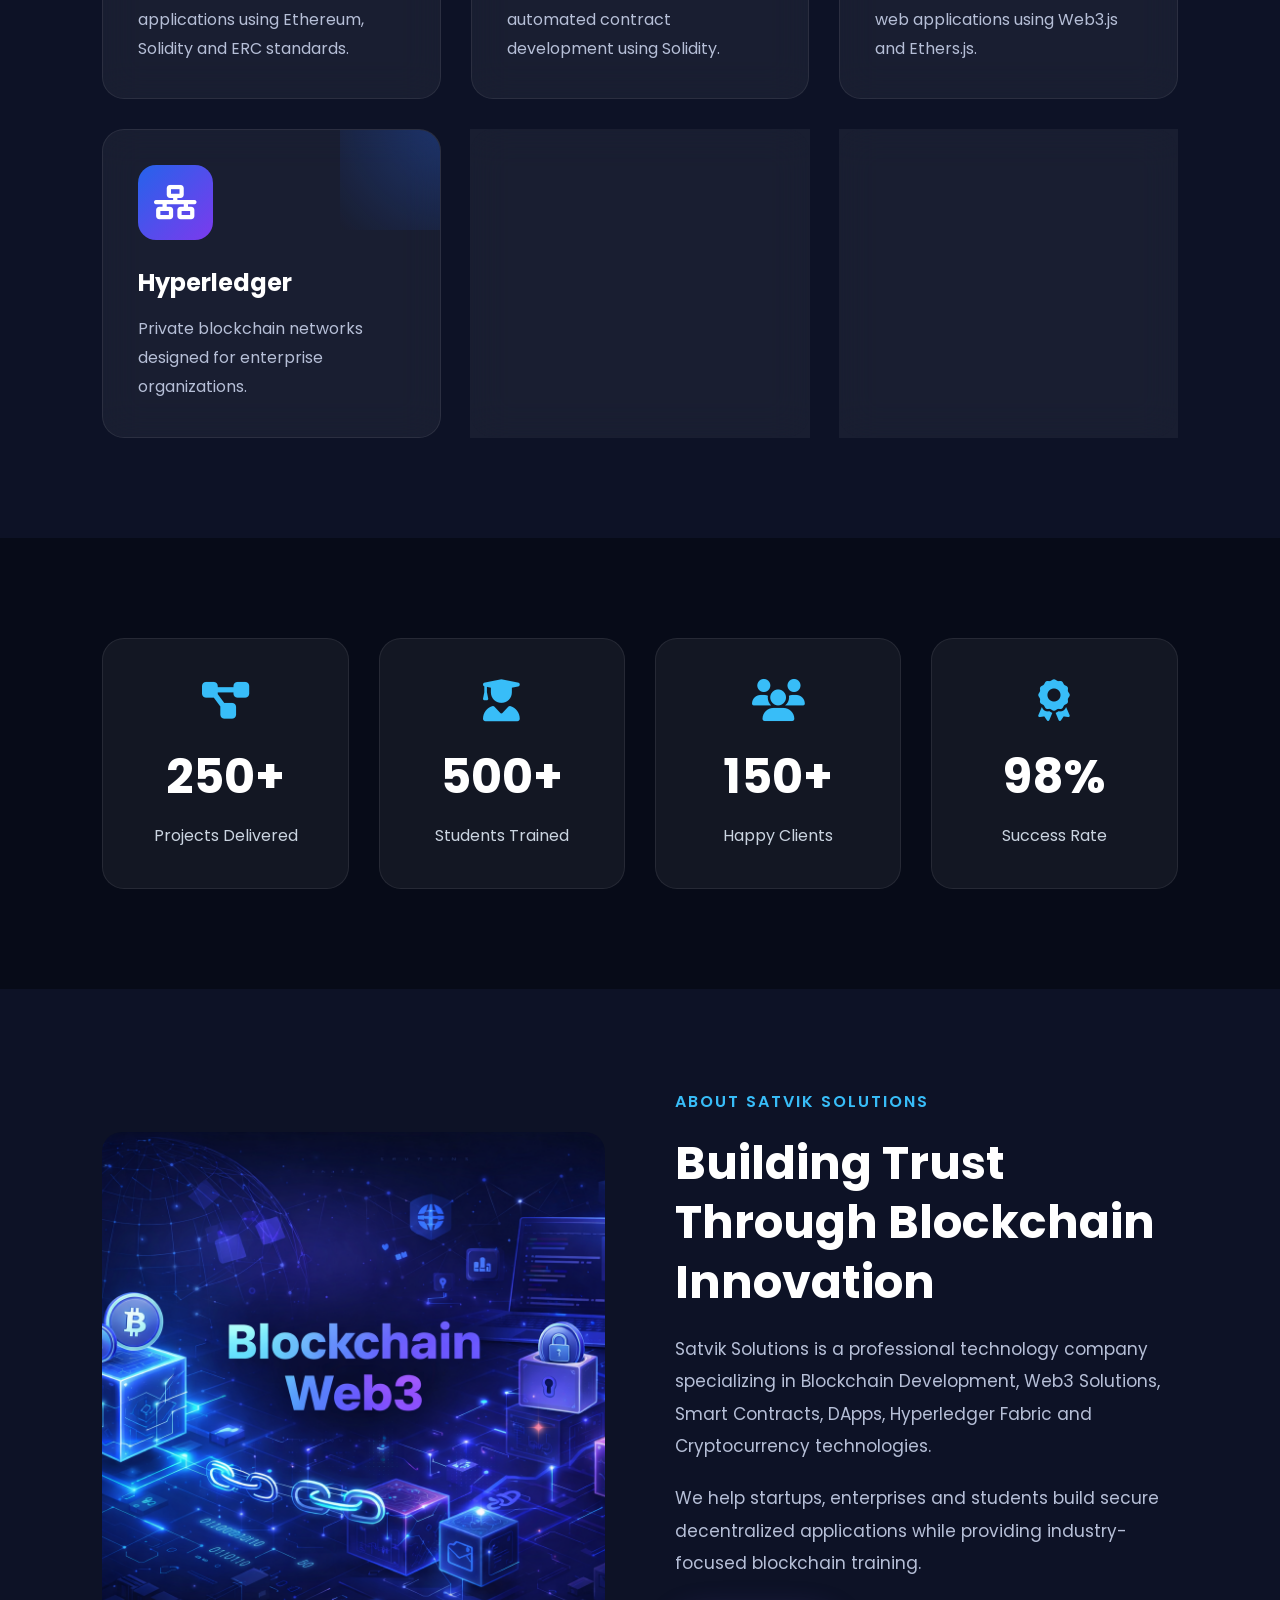
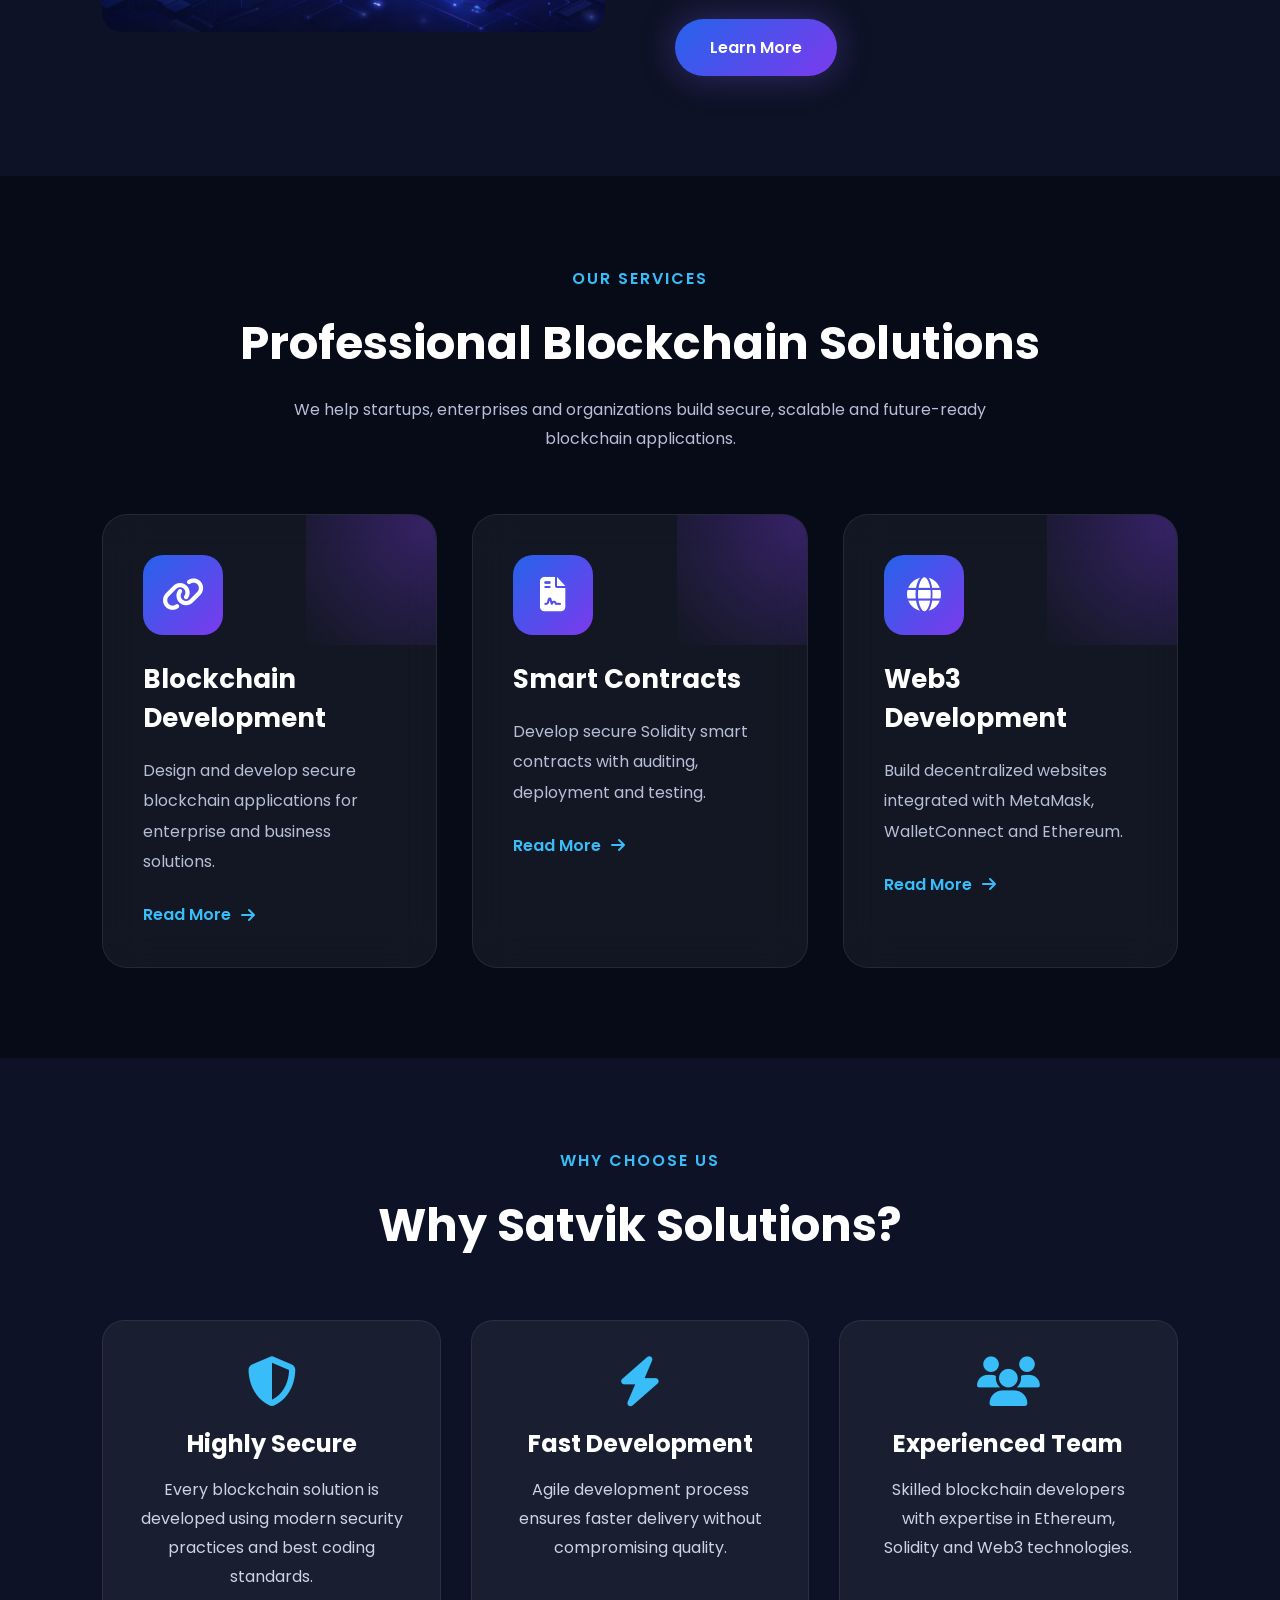
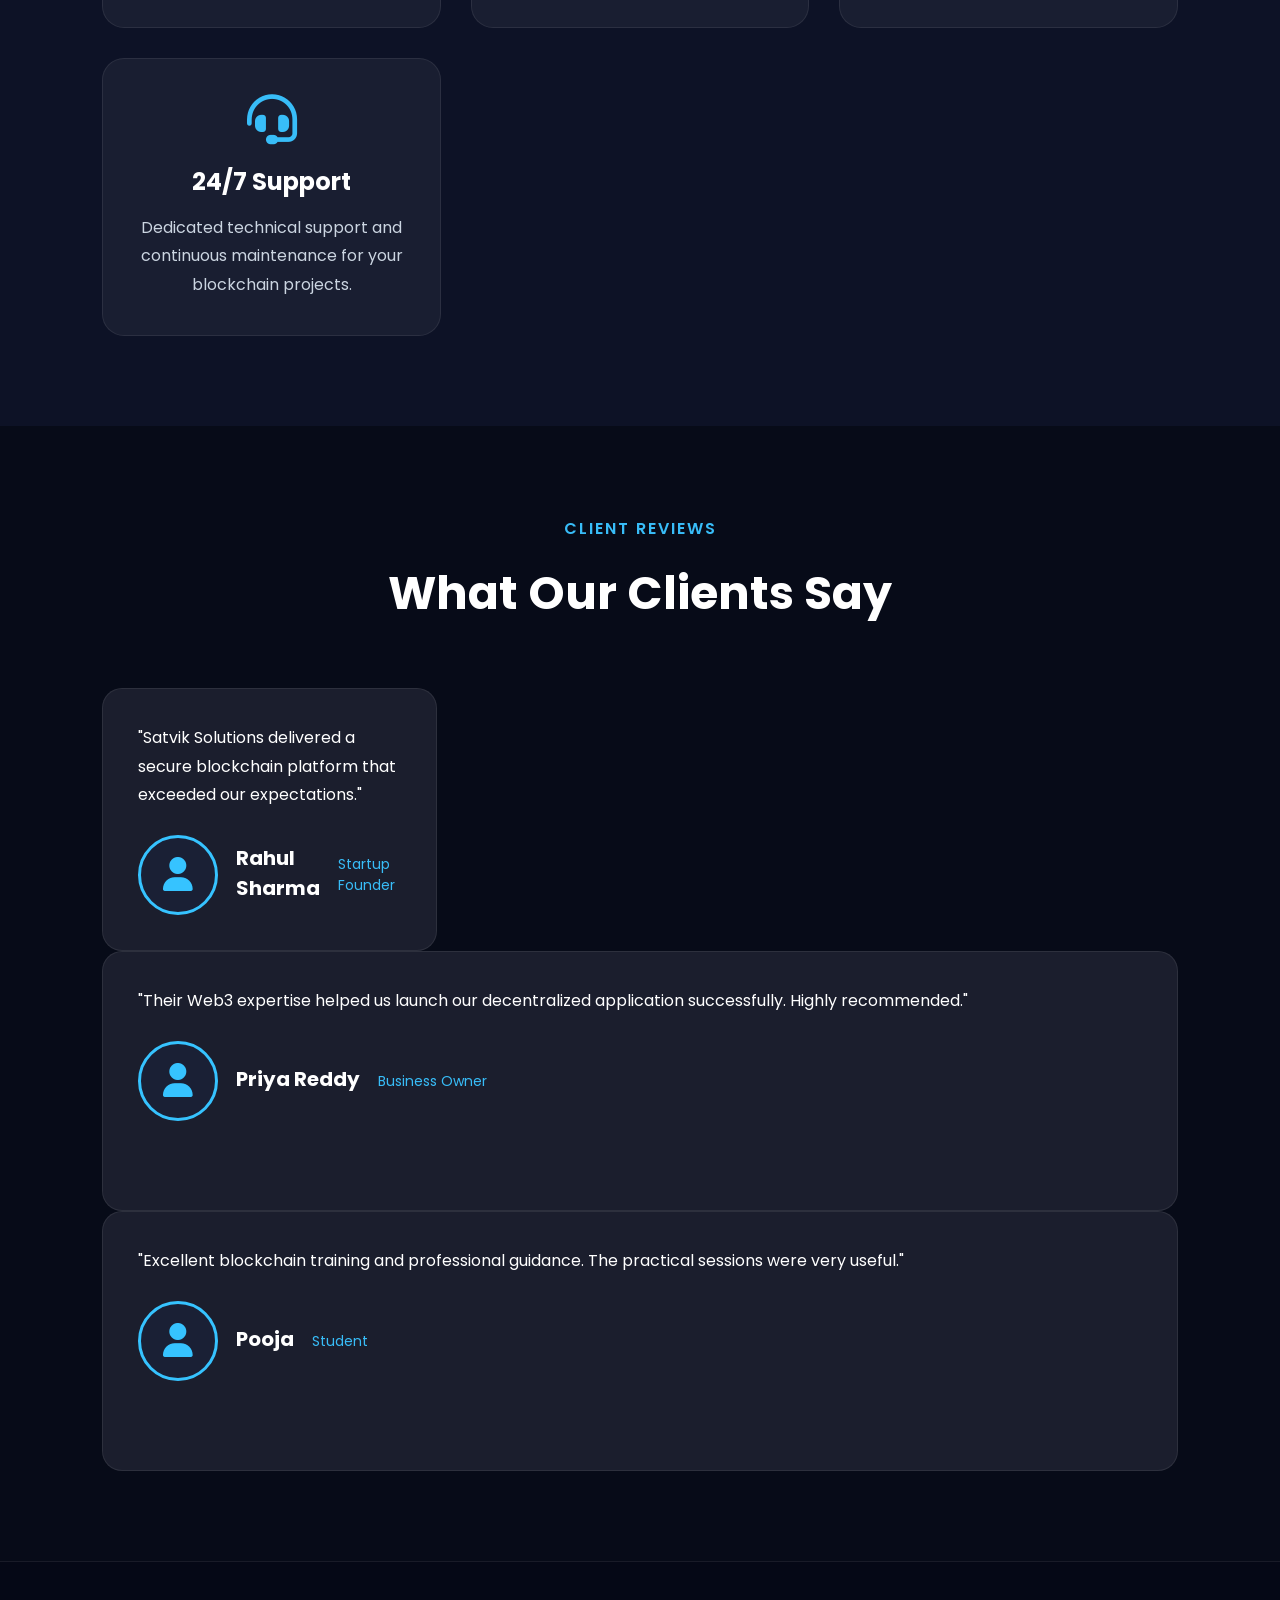
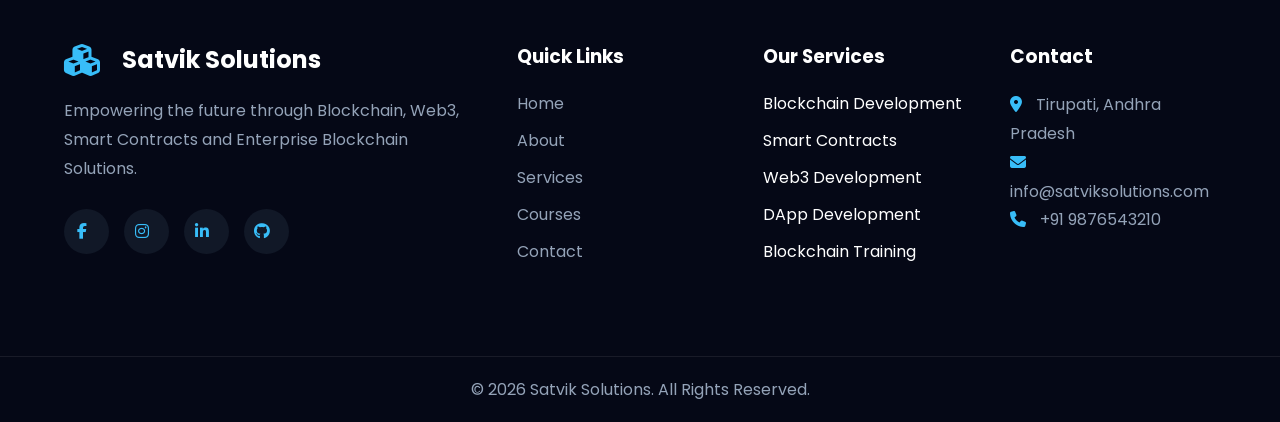
==== commit 22f341e0: "Update index.html" ====
--- a/index.html
+++ b/index.html
@@ -31,7 +31,7 @@
 
 <div class="logo">
     <i class="fas fa-cubes"></i>
-    <h1>Satvik Solutions</h1>
+    <span>Satvik Solutions</span>
 </div>
 
 <ul class="nav-links">
--- a/css/style.css
+++ b/css/style.css
@@ -1804,23 +1804,31 @@
 /* ==========================================
    RESPONSIVE NAVIGATION 
 ========================================== */
+@media (max-width:768px){
+
+.navbar{
+    width:95%;
+    display:flex;
+    flex-direction:column;
+    align-items:center;
+    height:auto;
+    padding:15px 0;
+}
+
+.logo{
+    margin-bottom:15px;
+}
 
 .menu-btn{
-    display:none !important;
-}
-
-.navbar{
-    display:flex;
-    justify-content:space-between;
-    align-items:center;
-    flex-wrap:wrap;
+display:none !important;
 }
 
 .nav-links{
     display:flex !important;
-    gap:20px;
-    align-items:center;
-    list-style:none;
+    flex-wrap:wrap;
+    justify-content:center;
+    gap:10px;
+    width:100%;
 }
 
 .nav-links li{
@@ -1828,99 +1836,32 @@
 }
 
 .nav-links a{
-    color:#fff;
-    text-decoration:none;
-    padding:10px 18px;
-    border-radius:30px;
-    transition:.3s;
-    font-weight:500;
-}
-
-.nav-links a:hover,
-.nav-links a.active{
-    background:linear-gradient(135deg,#2563eb,#7c3aed);
-}
-
-/* ==========================
-   TABLET
-========================== */
-
-@media(max-width:992px){
-
-    .navbar{
-        flex-direction:column;
-        padding:20px 0;
-    }
-
-    .nav-links{
-        width:100%;
-        justify-content:center;
-        flex-wrap:wrap;
-        margin-top:20px;
-        gap:15px;
-    }
-
-}
-
-/* ===========================
-   MOBILE RESPONSIVE
-=========================== */
-
-@media (max-width:768px){
-
-    .navbar{
-        display:flex;
-        justify-content:space-between;
-        align-items:center;
-        padding:15px 20px;
-    }
-
-    .logo h1{
-        font-size:32px;
-    }
-
-    .nav-links{
-        display:flex;
-        flex-wrap:wrap;
-        justify-content:center;
-        gap:10px;
-        width:100%;
-        margin-top:15px;
-    }
-
-    .nav-links a{
-        font-size:14px;
-        padding:8px 14px;
-    }
-
-    .hero{
-        display:flex;
-        flex-direction:column;
-        padding:40px 20px;
-    }
-
-    .hero-content{
-        width:100%;
-    }
-
-    .hero-content h1{
-        font-size:42px;
-        line-height:1.2;
-    }
-
-    .hero-content p{
-        font-size:18px;
-    }
-
-    .hero-image{
-        width:100%;
-        margin-top:30px;
-    }
-
-    .hero-image img{
-        width:100%;
-        height:auto;
-    }
+    padding:8px 12px;
+    font-size:14px;
+}
+
+.hero{
+    grid-template-columns:1fr;
+    text-align:center;
+}
+
+.hero-left h1{
+    font-size:38px;
+}
+
+.hero-buttons{
+    flex-direction:column;
+    align-items:center;
+}
+
+.hero-stats{
+    justify-content:center;
+    flex-wrap:wrap;
+}
+
+.footer-container{
+    grid-template-columns:1fr;
+}
 
 }
 /* =====================================================
